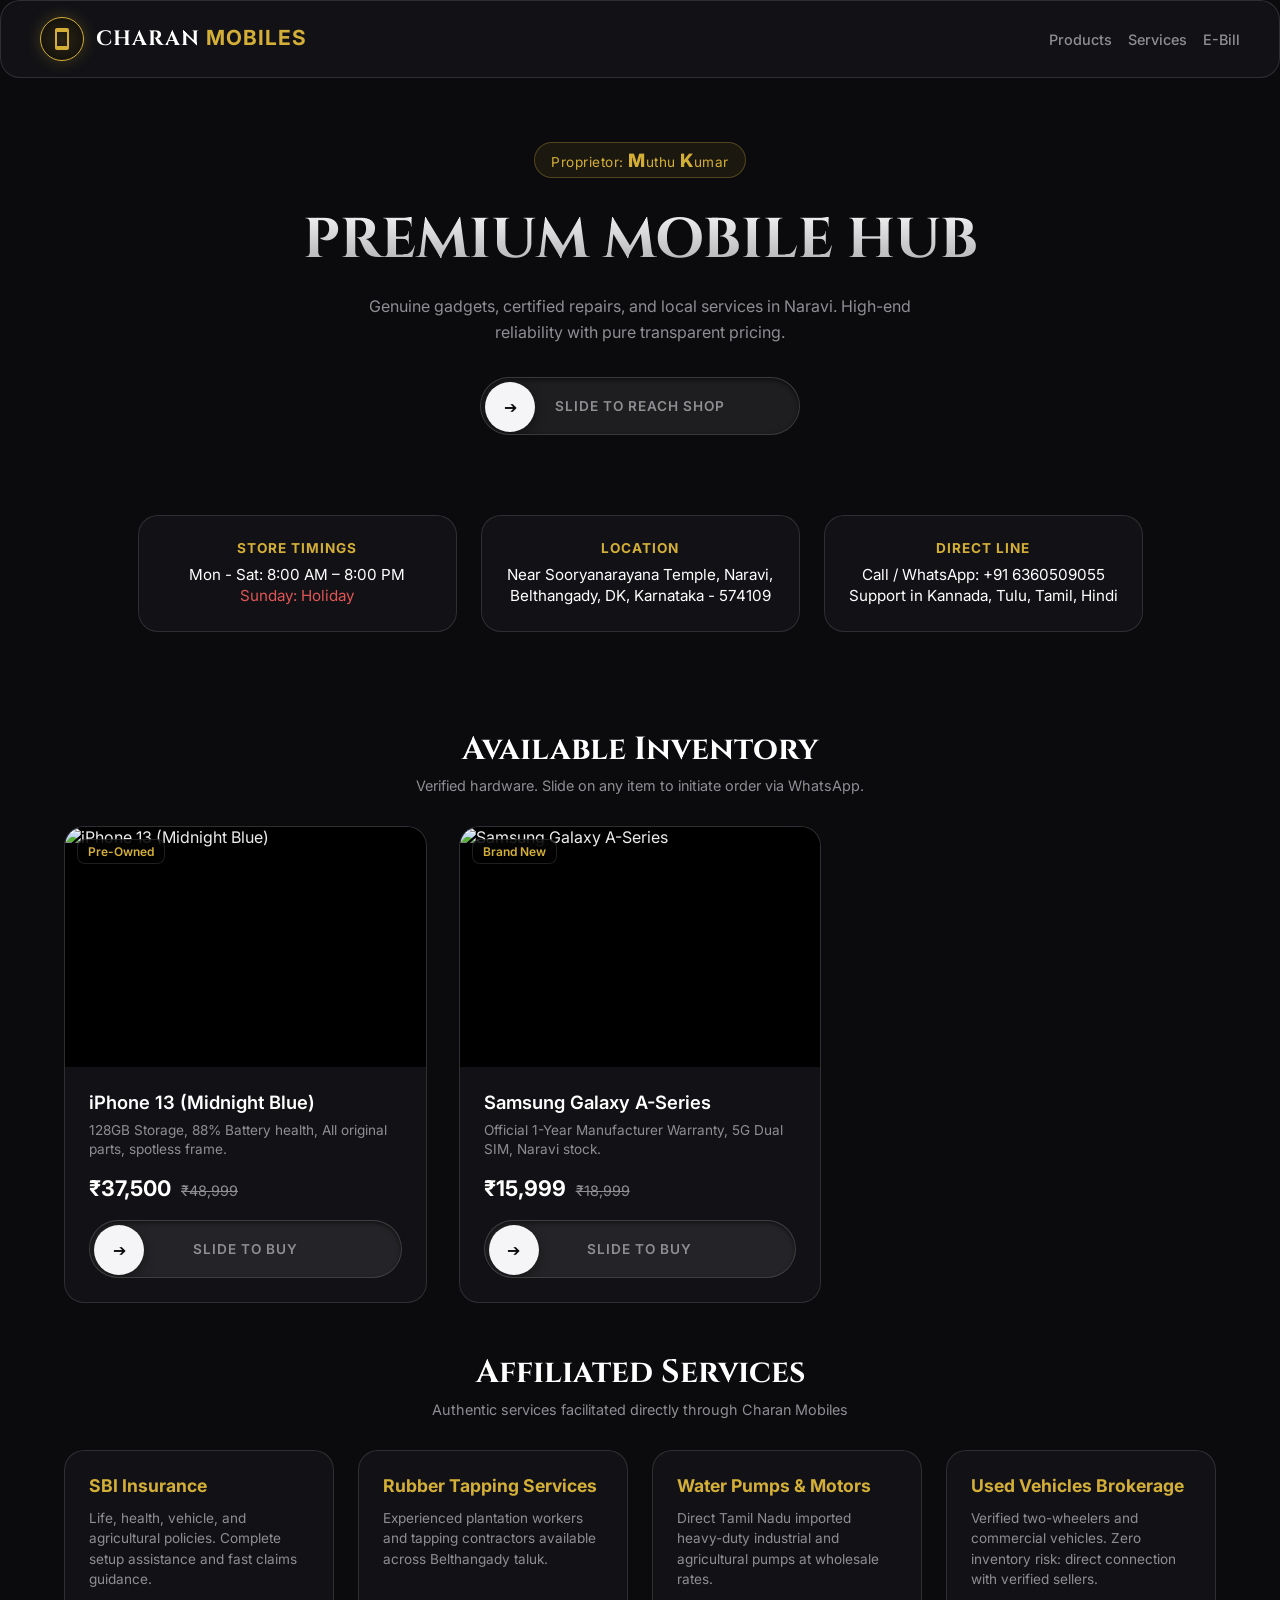
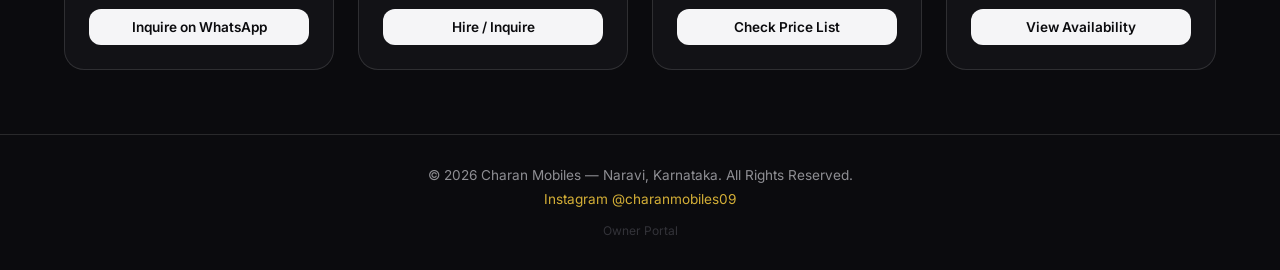
==== Index.html @ a6656412 "Update print statement from 'Hello' to 'Goodbye'" ====
<!DOCTYPE html>
<html lang="en">
<head>
  <meta charset="UTF-8">
  <meta name="viewport" content="width=device-width, initial-scale=1.0">
  <title>Charan Mobiles | Naravi</title>
  <link rel="preconnect" href="https://fonts.googleapis.com">
  <link rel="preconnect" href="https://fonts.gstatic.com" crossorigin>
  <link href="https://fonts.googleapis.com/css2?family=Cinzel:wght@700&family=Inter:wght@300;400;500;600;700&display=swap" rel="stylesheet">
  
  <style>
    :root {
      --bg-color: #0b0b0e;
      --card-bg: rgba(22, 22, 26, 0.75);
      --btn-bg: #f5f5f7;
      --btn-text: #0b0b0e;
      --gold: #d4af37;
      --gold-glow: rgba(212, 175, 55, 0.25);
      --text-main: #ececed;
      --text-muted: #8e8e93;
      --border-color: rgba(255, 255, 255, 0.12);
      --glass-blur: blur(16px);
      --transition-speed: 0.35s;
    }

    * {
      box-sizing: border-box;
      margin: 0;
      padding: 0;
      font-family: 'Inter', -apple-system, BlinkMacSystemFont, sans-serif;
      -webkit-tap-highlight-color: transparent;
    }

    body {
      background-color: var(--bg-color);
      color: var(--text-main);
      overflow-x: hidden;
      min-height: 100vh;
      display: flex;
      flex-direction: column;
      transition: background-color var(--transition-speed);
    }

    /* Glass Effect */
    .glass-panel {
      background: var(--card-bg);
      backdrop-filter: var(--glass-blur);
      -webkit-backdrop-filter: var(--glass-blur);
      border: 1px solid var(--border-color);
      border-radius: 20px;
    }

    /* Navigation */
    header {
      position: sticky;
      top: 0;
      z-index: 100;
      padding: 1rem 1.5rem;
      border-bottom: 1px solid var(--border-color);
    }
    .nav-container {
      max-width: 1200px;
      margin: 0 auto;
      display: flex;
      justify-content: space-between;
      align-items: center;
    }
    .brand {
      display: flex;
      align-items: center;
      gap: 12px;
      text-decoration: none;
      color: inherit;
    }
    .brand-logo-badge {
      width: 44px;
      height: 44px;
      border-radius: 50%;
      background: radial-gradient(circle, #2a2415 0%, #0d0c0a 100%);
      border: 1.5px solid var(--gold);
      display: flex;
      align-items: center;
      justify-content: center;
      box-shadow: 0 0 15px var(--gold-glow);
    }
    .brand-logo-badge svg {
      width: 24px;
      height: 24px;
      fill: var(--gold);
    }
    .brand-title {
      font-family: 'Cinzel', serif;
      font-size: 1.3rem;
      font-weight: 700;
      letter-spacing: 1px;
      color: #fff;
    }
    .brand-title span {
      color: var(--gold);
    }
    .nav-links {
      display: flex;
      gap: 1rem;
      align-items: center;
    }
    .nav-links a {
      color: var(--text-muted);
      text-decoration: none;
      font-size: 0.9rem;
      font-weight: 500;
      transition: color 0.2s;
    }
    .nav-links a:hover {
      color: var(--gold);
    }

    /* Hero Section */
    .hero {
      max-width: 1200px;
      margin: 2rem auto;
      padding: 2rem 1.5rem;
      text-align: center;
    }
    .owner-tag {
      display: inline-block;
      padding: 6px 16px;
      border-radius: 30px;
      background: rgba(212, 175, 55, 0.08);
      border: 1px solid rgba(212, 175, 55, 0.3);
      color: var(--gold);
      font-size: 0.85rem;
      margin-bottom: 1.5rem;
      letter-spacing: 0.5px;
    }
    .owner-tag strong {
      color: #fff;
      font-size: 1.05rem;
    }
    .owner-tag .initial {
      color: var(--gold);
      font-weight: 800;
      font-size: 1.15rem;
    }
    .hero h1 {
      font-family: 'Cinzel', serif;
      font-size: clamp(2rem, 5vw, 3.5rem);
      margin-bottom: 1rem;
      background: linear-gradient(180deg, #ffffff 0%, #a1a1a6 100%);
      -webkit-background-clip: text;
      -webkit-text-fill-color: transparent;
    }
    .hero p {
      color: var(--text-muted);
      max-width: 600px;
      margin: 0 auto 2rem auto;
      font-size: 1rem;
      line-height: 1.6;
    }

    /* Direction Slider */
    .slider-action-wrapper {
      max-width: 320px;
      margin: 0 auto;
    }

    /* Custom Slider Component */
    .slide-track {
      position: relative;
      background: rgba(255, 255, 255, 0.08);
      border: 1px solid var(--border-color);
      height: 58px;
      border-radius: 30px;
      overflow: hidden;
      display: flex;
      align-items: center;
      justify-content: center;
      user-select: none;
      box-shadow: inset 0 2px 4px rgba(0,0,0,0.5);
    }
    .slide-text {
      font-size: 0.85rem;
      font-weight: 600;
      letter-spacing: 1px;
      color: var(--text-muted);
      text-transform: uppercase;
      pointer-events: none;
    }
    .slide-thumb {
      position: absolute;
      left: 4px;
      top: 4px;
      width: 50px;
      height: 50px;
      border-radius: 50%;
      background: var(--btn-bg);
      color: var(--btn-text);
      display: flex;
      align-items: center;
      justify-content: center;
      cursor: grab;
      touch-action: none;
      box-shadow: 0 4px 12px rgba(0,0,0,0.4);
      transition: transform 0.05s ease-out;
    }
    .slide-thumb:active {
      cursor: grabbing;
    }

    /* Info Strip */
    .shop-meta {
      display: grid;
      grid-template-columns: repeat(auto-fit, minmax(240px, 1fr));
      gap: 1.5rem;
      max-width: 1200px;
      margin: 1rem auto 3rem auto;
      padding: 0 1.5rem;
    }
    .meta-card {
      padding: 1.5rem;
      text-align: center;
    }
    .meta-card h3 {
      font-size: 0.85rem;
      text-transform: uppercase;
      letter-spacing: 1px;
      color: var(--gold);
      margin-bottom: 0.5rem;
    }
    .meta-card p {
      color: #fff;
      font-size: 0.95rem;
      line-height: 1.4;
    }

    /* Products Section */
    .section-title {
      text-align: center;
      margin: 3rem 0 2rem 0;
    }
    .section-title h2 {
      font-family: 'Cinzel', serif;
      font-size: 2rem;
      color: #fff;
    }
    .section-title p {
      color: var(--text-muted);
      font-size: 0.9rem;
      margin-top: 0.4rem;
    }
    .grid-container {
      max-width: 1200px;
      margin: 0 auto;
      padding: 0 1.5rem;
      display: grid;
      grid-template-columns: repeat(auto-fill, minmax(280px, 1fr));
      gap: 2rem;
    }
    .product-card {
      display: flex;
      flex-direction: column;
      overflow: hidden;
      transition: transform 0.3s;
    }
    .product-card:hover {
      transform: translateY(-4px);
    }
    .product-gallery {
      position: relative;
      width: 100%;
      height: 240px;
      background: #000;
    }
    .product-gallery img {
      width: 100%;
      height: 100%;
      object-fit: cover;
    }
    .product-badge {
      position: absolute;
      top: 12px;
      left: 12px;
      padding: 4px 10px;
      background: rgba(0, 0, 0, 0.7);
      backdrop-filter: blur(8px);
      border: 1px solid var(--border-color);
      border-radius: 8px;
      font-size: 0.75rem;
      font-weight: 600;
      color: var(--gold);
    }
    .product-body {
      padding: 1.5rem;
      display: flex;
      flex-direction: column;
      flex-grow: 1;
    }
    .product-name {
      font-size: 1.15rem;
      font-weight: 600;
      color: #fff;
      margin-bottom: 0.5rem;
    }
    .product-spec {
      font-size: 0.85rem;
      color: var(--text-muted);
      margin-bottom: 1rem;
      line-height: 1.4;
      flex-grow: 1;
    }
    .price-row {
      display: flex;
      align-items: baseline;
      gap: 10px;
      margin-bottom: 1.2rem;
    }
    .price-offer {
      font-size: 1.35rem;
      font-weight: 700;
      color: #fff;
    }
    .price-actual {
      text-decoration: line-through;
      color: var(--text-muted);
      font-size: 0.9rem;
    }

    /* Side Services */
    .services-grid {
      max-width: 1200px;
      margin: 0 auto 4rem auto;
      padding: 0 1.5rem;
      display: grid;
      grid-template-columns: repeat(auto-fit, minmax(260px, 1fr));
      gap: 1.5rem;
    }
    .service-card {
      padding: 1.5rem;
      display: flex;
      flex-direction: column;
      justify-content: space-between;
    }
    .service-card h3 {
      color: var(--gold);
      margin-bottom: 0.75rem;
      font-size: 1.1rem;
    }
    .service-card p {
      font-size: 0.85rem;
      color: var(--text-muted);
      line-height: 1.5;
      margin-bottom: 1.2rem;
    }
    .btn-action {
      background: var(--btn-bg);
      color: var(--btn-text);
      border: none;
      padding: 10px 18px;
      border-radius: 12px;
      font-weight: 600;
      font-size: 0.85rem;
      cursor: pointer;
      display: inline-flex;
      align-items: center;
      justify-content: center;
      gap: 8px;
      text-decoration: none;
      transition: opacity 0.2s;
    }
    .btn-action:hover {
      opacity: 0.9;
    }

    /* Modal Sheet */
    .modal-overlay {
      position: fixed;
      inset: 0;
      background: rgba(0,0,0,0.85);
      backdrop-filter: blur(8px);
      z-index: 1000;
      display: none;
      align-items: center;
      justify-content: center;
      padding: 1rem;
    }
    .modal-card {
      background: #121216;
      border: 1px solid var(--border-color);
      border-radius: 24px;
      max-width: 520px;
      width: 100%;
      max-height: 90vh;
      overflow-y: auto;
      padding: 2rem;
      position: relative;
    }
    .modal-close {
      position: absolute;
      top: 1.2rem;
      right: 1.2rem;
      background: rgba(255,255,255,0.1);
      border: none;
      color: #fff;
      width: 32px;
      height: 32px;
      border-radius: 50%;
      cursor: pointer;
      display: flex;
      align-items: center;
      justify-content: center;
      font-weight: bold;
    }

    /* Form Fields */
    .form-group {
      margin-bottom: 1.2rem;
    }
    .form-group label {
      display: block;
      font-size: 0.8rem;
      color: var(--text-muted);
      margin-bottom: 0.4rem;
      text-transform: uppercase;
      letter-spacing: 0.5px;
    }
    .form-control {
      width: 100%;
      background: rgba(255,255,255,0.05);
      border: 1px solid var(--border-color);
      padding: 12px 14px;
      border-radius: 12px;
      color: #fff;
      font-size: 0.95rem;
      outline: none;
    }
    .form-control:focus {
      border-color: var(--gold);
    }
    textarea.form-control {
      resize: vertical;
      min-height: 80px;
    }

    /* Footer */
    footer {
      margin-top: auto;
      border-top: 1px solid var(--border-color);
      padding: 2rem 1.5rem;
      text-align: center;
      color: var(--text-muted);
      font-size: 0.85rem;
    }
    .owner-entry-btn {
      background: none;
      border: none;
      color: #333339;
      font-size: 0.75rem;
      cursor: pointer;
      margin-top: 1rem;
    }
    .owner-entry-btn:hover {
      color: var(--gold);
    }

    /* Ad Popup */
    .ad-popup-container {
      position: fixed;
      bottom: 20px;
      right: 20px;
      z-index: 999;
      max-width: 300px;
      display: none;
    }
    .ad-content {
      padding: 1.2rem;
      position: relative;
    }
  </style>
</head>
<body>

  <!-- Navigation -->
  <header class="glass-panel">
    <div class="nav-container">
      <a href="#" class="brand">
        <div class="brand-logo-badge">
          <svg viewBox="0 0 24 24"><path d="M17 1.01L7 1c-1.1 0-2 .9-2 2v18c0 1.1.9 2 2 2h10c1.1 0 2-.9 2-2V3c0-1.1-.9-1.99-2-1.99zM17 19H7V5h10v14z"/></svg>
        </div>
        <div class="brand-title">CHARAN <span>MOBILES</span></div>
      </a>
      <div class="nav-links">
        <a href="#products">Products</a>
        <a href="#services">Services</a>
        <a href="#ebill" onclick="openEbillLookup()">E-Bill</a>
      </div>
    </div>
  </header>

  <!-- Hero Section -->
  <section class="hero">
    <div class="owner-tag">
      Proprietor: <span class="initial">M</span>uthu <span class="initial">K</span>umar
    </div>
    <h1>PREMIUM MOBILE HUB</h1>
    <p>Genuine gadgets, certified repairs, and local services in Naravi. High-end reliability with pure transparent pricing.</p>

    <!-- Slide to Reach Google Maps -->
    <div class="slider-action-wrapper" id="location-slider-container">
      <div class="slide-track" id="track-reach">
        <span class="slide-text">Slide to Reach Shop</span>
        <div class="slide-thumb" id="thumb-reach">➔</div>
      </div>
    </div>
  </section>

  <!-- Shop Timing & Contact -->
  <section class="shop-meta">
    <div class="meta-card glass-panel">
      <h3>Store Timings</h3>
      <p id="timing-display">Mon - Sat: 8:00 AM – 8:00 PM<br><span style="color:#e05656;">Sunday: Holiday</span></p>
    </div>
    <div class="meta-card glass-panel">
      <h3>Location</h3>
      <p>Near Sooryanarayana Temple, Naravi,<br>Belthangady, DK, Karnataka - 574109</p>
    </div>
    <div class="meta-card glass-panel">
      <h3>Direct Line</h3>
      <p>Call / WhatsApp: +91 6360509055<br>Support in Kannada, Tulu, Tamil, Hindi</p>
    </div>
  </section>

  <!-- Products Section -->
  <div class="section-title" id="products">
    <h2>Available Inventory</h2>
    <p>Verified hardware. Slide on any item to initiate order via WhatsApp.</p>
  </div>
  <div class="grid-container" id="product-list">
    <!-- Rendered dynamically -->
  </div>

  <!-- Side Businesses Section -->
  <div class="section-title" id="services">
    <h2>Affiliated Services</h2>
    <p>Authentic services facilitated directly through Charan Mobiles</p>
  </div>
  <div class="services-grid">
    <div class="service-card glass-panel">
      <div>
        <h3>SBI Insurance</h3>
        <p>Life, health, vehicle, and agricultural policies. Complete setup assistance and fast claims guidance.</p>
      </div>
      <button class="btn-action" onclick="inquireService('SBI Insurance')">Inquire on WhatsApp</button>
    </div>

    <div class="service-card glass-panel">
      <div>
        <h3>Rubber Tapping Services</h3>
        <p>Experienced plantation workers and tapping contractors available across Belthangady taluk.</p>
      </div>
      <button class="btn-action" onclick="inquireService('Rubber Workers')">Hire / Inquire</button>
    </div>

    <div class="service-card glass-panel">
      <div>
        <h3>Water Pumps & Motors</h3>
        <p>Direct Tamil Nadu imported heavy-duty industrial and agricultural pumps at wholesale rates.</p>
      </div>
      <button class="btn-action" onclick="inquireService('Tamil Nadu Water Pumps')">Check Price List</button>
    </div>

    <div class="service-card glass-panel">
      <div>
        <h3>Used Vehicles Brokerage</h3>
        <p>Verified two-wheelers and commercial vehicles. Zero inventory risk: direct connection with verified sellers.</p>
      </div>
      <button class="btn-action" onclick="inquireService('Pre-owned Vehicles')">View Availability</button>
    </div>
  </div>

  <!-- Footer -->
  <footer>
    <p>&copy; <span id="year"></span> Charan Mobiles — Naravi, Karnataka. All Rights Reserved.</p>
    <p style="margin-top:0.5rem;"><a href="https://www.instagram.com/charanmobiles09" target="_blank" style="color:var(--gold); text-decoration:none;">Instagram @charanmobiles09</a></p>
    <button class="owner-entry-btn" onclick="openOwnerLogin()">Owner Portal</button>
  </footer>

  <!-- Slide to Buy Checkout Info Modal -->
  <div class="modal-overlay" id="checkout-modal">
    <div class="modal-card">
      <button class="modal-close" onclick="closeCheckoutModal()">&times;</button>
      <h2 style="margin-bottom:0.5rem; font-family:'Cinzel', serif;">Confirm Details</h2>
      <p style="color:var(--text-muted); font-size:0.85rem; margin-bottom:1.5rem;">Enter your name and place to finalize your request directly on WhatsApp.</p>
      
      <div class="form-group">
        <label>Your Name</label>
        <input type="text" id="cust-name" class="form-control" placeholder="e.g. Ramesh Gowda">
      </div>
      <div class="form-group">
        <label>Delivery Place / Village</label>
        <input type="text" id="cust-place" class="form-control" placeholder="e.g. Naravi / Belthangady">
      </div>
      <button class="btn-action" style="width:100%; padding:14px;" onclick="submitWhatsAppOrder()">Continue to WhatsApp</button>
    </div>
  </div>

  <!-- E-Bill Download Modal -->
  <div class="modal-overlay" id="ebill-modal">
    <div class="modal-card">
      <button class="modal-close" onclick="closeEbillModal()">&times;</button>
      <h2 style="margin-bottom:0.5rem; font-family:'Cinzel', serif;">Retrieve E-Bill</h2>
      <p style="color:var(--text-muted); font-size:0.85rem; margin-bottom:1.5rem;">Enter your 10-digit mobile number registered during invoice creation.</p>
      <div class="form-group">
        <label>Mobile Number</label>
        <input type="tel" id="ebill-phone-lookup" class="form-control" placeholder="6360509055">
      </div>
      <button class="btn-action" style="width:100%;" onclick="lookupEbill()">Find Invoice</button>
      <div id="ebill-render-output" style="margin-top:1.5rem;"></div>
    </div>
  </div>

  <!-- Promotional Ad Popup -->
  <div class="ad-popup-container glass-panel" id="ad-popup">
    <div class="ad-content">
      <button class="modal-close" style="top:6px; right:6px;" onclick="dismissAd()">&times;</button>
      <p style="font-size:0.75rem; color:var(--gold); font-weight:700; text-transform:uppercase;">Special Announcement</p>
      <h4 id="ad-title" style="margin: 6px 0; color:#fff;">Exclusive Store Offer</h4>
      <img id="ad-img" src="" alt="Promo" style="width:100%; border-radius:12px; margin-top:8px; display:none;">
    </div>
  </div>

  <!-- Owner Dashboard Modal -->
  <div class="modal-overlay" id="owner-modal">
    <div class="modal-card" style="max-width:760px;">
      <button class="modal-close" onclick="closeOwnerModal()">&times;</button>
      
      <!-- Login View -->
      <div id="owner-login-view">
        <h2 style="font-family:'Cinzel', serif; margin-bottom:1rem;">Owner Verification</h2>
        <div class="form-group">
          <label>Authorization Key</label>
          <input type="password" id="owner-pass" class="form-control" placeholder="••••••••">
        </div>
        <button class="btn-action" style="width:100%;" onclick="verifyOwner()">Authenticate</button>
      </div>

      <!-- Control Panel View -->
      <div id="owner-panel-view" style="display:none;">
        <div style="display:flex; justify-content:space-between; align-items:center; margin-bottom:1.5rem;">
          <h2 style="font-family:'Cinzel', serif; color:var(--gold);">Owner Control Room</h2>
          <button class="btn-action" style="background:#e05656; color:#fff;" onclick="logoutOwner()">Logout</button>
        </div>

        <!-- Appearance Customization -->
        <h3 style="margin-bottom:0.8rem; font-size:1.1rem; border-bottom: 1px solid var(--border-color); padding-bottom: 6px;">1. Theme Controls</h3>
        <div style="display:grid; grid-template-columns: 1fr 1fr; gap:1rem; margin-bottom:1.5rem;">
          <div class="form-group">
            <label>Background Tone</label>
            <input type="color" id="cfg-bg-color" value="#0b0b0e" class="form-control" onchange="updateTheme()">
          </div>
          <div class="form-group">
            <label>Buttons / Slide Accent</label>
            <input type="color" id="cfg-btn-color" value="#f5f5f7" class="form-control" onchange="updateTheme()">
          </div>
        </div>

        <!-- Animation & Effects Switches -->
        <div style="display:flex; gap:2rem; margin-bottom:2rem;">
          <label style="display:flex; align-items:center; gap:8px; font-size:0.85rem; cursor:pointer;">
            <input type="checkbox" id="cfg-animations-toggle" checked onchange="toggleAnimationSetting(this.checked)"> Enable Swipe Sliders
          </label>
          <label style="display:flex; align-items:center; gap:8px; font-size:0.85rem; cursor:pointer;">
            <input type="checkbox" id="cfg-glass-toggle" checked onchange="toggleGlassSetting(this.checked)"> Frosted Glass Finish
          </label>
        </div>

        <!-- Add Inventory -->
        <h3 style="margin-bottom:0.8rem; font-size:1.1rem; border-bottom: 1px solid var(--border-color); padding-bottom: 6px;">2. Add New Product</h3>
        <div style="display:grid; grid-template-columns: 1fr 1fr; gap:1rem;">
          <div class="form-group">
            <label>Item Name</label>
            <input type="text" id="p-name" class="form-control" placeholder="iPhone 14 / Earbuds">
          </div>
          <div class="form-group">
            <label>Condition</label>
            <select id="p-type" class="form-control">
              <option value="Brand New">Brand New</option>
              <option value="Refurbished">Refurbished</option>
              <option value="Pre-Owned">Used / Pre-Owned</option>
            </select>
          </div>
          <div class="form-group">
            <label>Actual Price (₹)</label>
            <input type="number" id="p-price" class="form-control" placeholder="59999">
          </div>
          <div class="form-group">
            <label>Offer Price (₹)</label>
            <input type="number" id="p-offer" class="form-control" placeholder="49999">
          </div>
        </div>
        <div class="form-group">
          <label>Specifications / Storage / Condition Notes</label>
          <textarea id="p-specs" class="form-control" placeholder="128GB, Battery Health 92%, Zero scratches."></textarea>
        </div>
        <div class="form-group">
          <label>Product Image (Camera / File)</label>
          <input type="file" id="p-img" accept="image/*" class="form-control">
        </div>
        <button class="btn-action" style="width:100%; margin-bottom:2rem;" onclick="saveProduct()">Upload Product</button>

        <!-- Dynamic WhatsApp Reminder Generator (Bilingual) -->
        <h3 style="margin-bottom:0.8rem; font-size:1.1rem; border-bottom: 1px solid var(--border-color); padding-bottom: 6px;">3. Bilingual Customer Service Reminder</h3>
        <div style="display:grid; grid-template-columns: 1fr 1fr; gap:1rem;">
          <div class="form-group">
            <label>Customer Mobile</label>
            <input type="tel" id="rem-phone" class="form-control" placeholder="6360509055">
          </div>
          <div class="form-group">
            <label>Job / Balance Type</label>
            <select id="rem-type" class="form-control">
              <option value="Display Replaced">Display Replacement Completed</option>
              <option value="Battery Replaced">Battery Replacement Completed</option>
              <option value="Service Ready">General Device Service Ready</option>
              <option value="Pending Payment">Pending Dues Balance</option>
            </select>
          </div>
        </div>
        <div class="form-group">
          <label>Amount Due (₹)</label>
          <input type="number" id="rem-amount" class="form-control" placeholder="1500">
        </div>
        <button class="btn-action" style="width:100%; margin-bottom:2rem;" onclick="dispatchReminder()">Send Bilingual WhatsApp Alert</button>

        <!-- Generate Invoice -->
        <h3 style="margin-bottom:0.8rem; font-size:1.1rem; border-bottom: 1px solid var(--border-color); padding-bottom: 6px;">4. Generate Digital Invoice</h3>
        <div style="display:grid; grid-template-columns: 1fr 1fr; gap:1rem;">
          <div class="form-group">
            <label>Customer Mobile (Acts as Bill No)</label>
            <input type="tel" id="bill-phone" class="form-control" placeholder="Customer Mobile">
          </div>
          <div class="form-group">
            <label>Customer Full Name</label>
            <input type="text" id="bill-cust-name" class="form-control" placeholder="Customer Name">
          </div>
          <div class="form-group">
            <label>Item Name / Service</label>
            <input type="text" id="bill-item-name" class="form-control" placeholder="e.g. Display Combo + Glass">
          </div>
          <div class="form-group">
            <label>Settled Amount (₹)</label>
            <input type="number" id="bill-amount" class="form-control" placeholder="2500">
          </div>
        </div>
        <button class="btn-action" style="width:100%; margin-bottom:2rem;" onclick="saveEbill()">Save Invoice</button>

        <!-- Manage Inventory List -->
        <h3 style="margin-bottom:0.8rem; font-size:1.1rem; border-bottom: 1px solid var(--border-color); padding-bottom: 6px;">5. Current Inventory Operations</h3>
        <div id="owner-items-table" style="font-size:0.85rem; color:var(--text-muted);">
          <!-- Live items list with delete action -->
        </div>
      </div>
    </div>
  </div>

  <script>
    /* Application State */
    const SHOP_PHONE = "916360509055";
    const GMAP_URL = "https://maps.app.goo.gl/bKs9CdG2TAaKtRuy5?g_st=ac";
    
    let state = {
      products: JSON.io || JSON.parse(localStorage.getItem('cm_products') || '[]'),
      ebills: JSON.parse(localStorage.getItem('cm_ebills') || '{}'),
      enableSliders: JSON.parse(localStorage.getItem('cm_cfg_sliders') ?? 'true'),
      enableGlass: JSON.parse(localStorage.getItem('cm_cfg_glass') ?? 'true'),
      selectedCheckoutProduct: null
    };

    // Default Seed Data if empty
    if(state.products.length === 0) {
      state.products = [
        {
          id: '1',
          name: 'iPhone 13 (Midnight Blue)',
          type: 'Pre-Owned',
          price: '48999',
          offer: '37500',
          specs: '128GB Storage, 88% Battery health, All original parts, spotless frame.',
          image: 'https://images.unsplash.com/photo-1510557880182-3d4d3cba35a5?w=600&auto=format&fit=crop&q=80'
        },
        {
          id: '2',
          name: 'Samsung Galaxy A-Series',
          type: 'Brand New',
          price: '18999',
          offer: '15999',
          specs: 'Official 1-Year Manufacturer Warranty, 5G Dual SIM, Naravi stock.',
          image: 'https://images.unsplash.com/photo-1610945265064-0e34e5519bbf?w=600&auto=format&fit=crop&q=80'
        }
      ];
      localStorage.setItem('cm_products', JSON.stringify(state.products));
    }

    document.getElementById('year').textContent = new Date().getFullYear();

    /* Render Products */
    function renderInventory() {
      const container = document.getElementById('product-list');
      container.innerHTML = '';
      
      state.products.forEach(p => {
        const card = document.createElement('div');
        card.className = 'product-card glass-panel';
        
        const buyAction = state.enableSliders ? `
          <div class="slide-track" data-action="buy" data-id="${p.id}">
            <span class="slide-text">Slide to Buy</span>
            <div class="slide-thumb">➔</div>
          </div>
        ` : `
          <button class="btn-action" style="width:100%;" onclick="openCheckoutModal('${p.id}')">Buy via WhatsApp</button>
        `;

        card.innerHTML = `
          <div class="product-gallery">
            <span class="product-badge">${p.type}</span>
            <img src="${p.image}" alt="${p.name}" loading="lazy">
          </div>
          <div class="product-body">
            <div class="product-name">${p.name}</div>
            <div class="product-spec">${p.specs}</div>
            <div class="price-row">
              <span class="price-offer">₹${Number(p.offer).toLocaleString('en-IN')}</span>
              <span class="price-actual">₹${Number(p.price).toLocaleString('en-IN')}</span>
            </div>
            ${buyAction}
          </div>
        `;
        container.appendChild(card);
      });

      if(state.enableSliders) {
        initSliders();
      }
    }

    /* Swipe Logic (Vanilla Touch / Pointer Engine) */
    function setupSwipeElement(el, onComplete) {
      let isDragging = false;
      let startX = 0;
      let maxDistance = 0;
      const thumb = el.querySelector('.slide-thumb');

      function onStart(e) {
        isDragging = true;
        startX = (e.pageX || e.touches[0].pageX);
        maxDistance = el.clientWidth - thumb.clientWidth - 8;
        thumb.style.transition = 'none';
      }

      function onMove(e) {
        if(!isDragging) return;
        const currentX = (e.pageX || e.touches[0].pageX);
        let diff = currentX - startX;
        if(diff < 0) diff = 0;
        if(diff > maxDistance) diff = maxDistance;
        thumb.style.transform = `translateX(${diff}px)`;

        if(diff >= maxDistance) {
          isDragging = false;
          thumb.style.transform = `translateX(${maxDistance}px)`;
          onComplete();
          setTimeout(() => {
            thumb.style.transition = 'transform 0.3s ease';
            thumb.style.transform = 'translateX(0px)';
          }, 800);
        }
      }

      function onEnd() {
        if(!isDragging) return;
        isDragging = false;
        thumb.style.transition = 'transform 0.3s ease';
        thumb.style.transform = 'translateX(0px)';
      }

      thumb.addEventListener('mousedown', onStart);
      window.addEventListener('mousemove', onMove);
      window.addEventListener('mouseup', onEnd);

      thumb.addEventListener('touchstart', onStart, {passive: true});
      window.addEventListener('touchmove', onMove, {passive: true});
      window.addEventListener('touchend', onEnd);
    }

    function initSliders() {
      // Map Slider
      const reachTrack = document.getElementById('track-reach');
      if(reachTrack) {
        setupSwipeElement(reachTrack, () => {
          window.open(GMAP_URL, '_blank');
        });
      }

      // Buy Sliders
      document.querySelectorAll('.slide-track[data-action="buy"]').forEach(track => {
        const id = track.getAttribute('data-id');
        setupSwipeElement(track, () => {
          openCheckoutModal(id);
        });
      });
    }

    /* Modals Control */
    function openCheckoutModal(id) {
      state.selectedCheckoutProduct = state.products.find(p => p.id === id);
      document.getElementById('checkout-modal').style.display = 'flex';
    }
    function closeCheckoutModal() {
      document.getElementById('checkout-modal').style.display = 'none';
    }

    function submitWhatsAppOrder() {
      const name = document.getElementById('cust-name').value.trim() || 'Customer';
      const place = document.getElementById('cust-place').value.trim() || 'Naravi';
      const p = state.selectedCheckoutProduct;

      if(!p) return;

      const message = `*Order Request - Charan Mobiles*%0A` +
                      `----------------------------%0A` +
                      `*Product:* ${encodeURIComponent(p.name)}%0A` +
                      `*Offer Price:* Rs. ${p.offer}%0A` +
                      `*Customer Name:* ${encodeURIComponent(name)}%0A` +
                      `*Customer Location:* ${encodeURIComponent(place)}%0A` +
                      `----------------------------%0A` +
                      `Sent directly from official website.`;

      window.open(`https://wa.me/${SHOP_PHONE}?text=${message}`, '_blank');
      closeCheckoutModal();
    }

    function inquireService(serviceName) {
      const text = `Hello Charan Mobiles, I require information regarding: *${serviceName}*. Please let me know the details.`;
      window.open(`https://wa.me/${SHOP_PHONE}?text=${encodeURIComponent(text)}`, '_blank');
    }

    /* Owner Portal Security & Management */
    function openOwnerLogin() {
      document.getElementById('owner-modal').style.display = 'flex';
    }
    function closeOwnerModal() {
      document.getElementById('owner-modal').style.display = 'none';
    }

    function verifyOwner() {
      const pass = document.getElementById('owner-pass').value;
      // Verification for charan10
      if(pass === "charan10") {
        document.getElementById('owner-login-view').style.display = 'none';
        document.getElementById('owner-panel-view').style.display = 'block';
        renderOwnerInventoryTable();
      } else {
        alert("Unauthorized access key.");
      }
    }

    function logoutOwner() {
      document.getElementById('owner-pass').value = '';
      document.getElementById('owner-panel-view').style.display = 'none';
      document.getElementById('owner-login-view').style.display = 'block';
      closeOwnerModal();
    }

    /* Save New Product with Camera/File Base64 */
    function saveProduct() {
      const name = document.getElementById('p-name').value.trim();
      const type = document.getElementById('p-type').value;
      const price = document.getElementById('p-price').value.trim();
      const offer = document.getElementById('p-offer').value.trim();
      const specs = document.getElementById('p-specs').value.trim();
      const fileInput = document.getElementById('p-img');

      if(!name || !price || !offer) {
        alert("Please specify name, actual price, and offer price.");
        return;
      }

      function commit(imgDataUrl) {
        const item = {
          id: Date.now().toString(),
          name,
          type,
          price,
          offer,
          specs: specs || 'No additional specifications provided.',
          image: imgDataUrl || 'https://images.unsplash.com/photo-1511707171634-5f897ff02aa9?w=600&auto=format&fit=crop&q=80'
        };
        state.products.unshift(item);
        localStorage.setItem('cm_products', JSON.stringify(state.products));
        renderInventory();
        renderOwnerInventoryTable();
        alert('Product added to live website.');
        // Clean fields
        document.getElementById('p-name').value = '';
        document.getElementById('p-price').value = '';
        document.getElementById('p-offer').value = '';
        document.getElementById('p-specs').value = '';
      }

      if(fileInput.files && fileInput.files[0]) {
        const reader = new FileReader();
        reader.onload = function(e) {
          commit(e.target.result);
        };
        reader.readAsDataURL(fileInput.files[0]);
      } else {
        commit(null);
      }
    }

    function deleteProduct(id) {
      if(!confirm("Are you sure you want to remove this listing?")) return;
      state.products = state.products.filter(p => p.id !== id);
      localStorage.setItem('cm_products', JSON.stringify(state.products));
      renderInventory();
      renderOwnerInventoryTable();
    }

    function renderOwnerInventoryTable() {
      const root = document.getElementById('owner-items-table');
      if(state.products.length === 0) {
        root.innerHTML = '<p>No items in store.</p>';
        return;
      }
      let html = '<ul style="list-style:none;">';
      state.products.forEach(p => {
        html += `<li style="display:flex; justify-content:space-between; align-items:center; padding:8px 0; border-bottom:1px solid rgba(255,255,255,0.05);">
          <span><strong>${p.name}</strong> (₹${p.offer})</span>
          <button style="background:#e05656; color:#fff; border:none; padding:4px 10px; border-radius:6px; cursor:pointer;" onclick="deleteProduct('${p.id}')">Delete</button>
        </li>`;
      });
      html += '</ul>';
      root.innerHTML = html;
    }

    /* Bilingual Customer Reminders (English + Kannada) */
    function dispatchReminder() {
      const phone = document.getElementById('rem-phone').value.trim();
      const type = document.getElementById('rem-type').value;
      const amount = document.getElementById('rem-amount').value.trim();

      if(!phone) {
        alert("Mobile number is required.");
        return;
      }

      const cleanPhone = phone.startsWith('91') ? phone : `91${phone}`;

      // Bilingual templates
      let eng = `Hello from Charan Mobiles Naravi. Your service (${type}) is ready. Balance: Rs. ${amount}.`;
      let kan = `ಚರಣ್ ಮೊಬೈಲ್ಸ್ ನಾರವಿ: ನಿಮ್ಮ ಮೊಬೈಲ್ ಕೆಲಸ (${type}) ಮುಗಿದಿದೆ. ಬಾಕಿ ಮೊತ್ತ: ರೂ ${amount}. ದಯವಿಟ್ಟು ಬಂದು ಪಡೆದುಕೊಳ್ಳಿ.`;

      if(type === 'Pending Payment') {
        eng = `Friendly reminder from Charan Mobiles: A pending balance of Rs. ${amount} is due for your previous purchase/repair.`;
        kan = `ಚರಣ್ ಮೊಬೈಲ್ಸ್ ನಾರವಿ ಕಡೆಯಿಂದ ವಿನಂತಿ: ತಮ್ಮ ಬಾಕಿ ಮೊತ್ತ ರೂ ${amount} ಪಾವತಿಸಬೇಕಾಗಿ ವಿನಂತಿ.`;
      }

      const upiLine = `\nUPI Payment (GPay/PhonePe): 6360509055@ibl`;
      const fullMessage = encodeURIComponent(`${eng}\n\n${kan}\n${upiLine}`);

      window.open(`https://wa.me/${cleanPhone}?text=${fullMessage}`, '_blank');
    }

    /* E-Bill Storage & Fetching */
    function saveEbill() {
      const phone = document.getElementById('bill-phone').value.trim();
      const name = document.getElementById('bill-cust-name').value.trim();
      const item = document.getElementById('bill-item-name').value.trim();
      const amount = document.getElementById('bill-amount').value.trim();

      if(!phone || !name || !item || !amount) {
        alert("Please complete all invoice fields.");
        return;
      }

      state.ebills[phone] = {
        invoiceNo: 'CM-' + Math.floor(1000 + Math.random() * 9000),
        date: new Date().toLocaleDateString('en-IN'),
        name,
        item,
        amount
      };

      localStorage.setItem('cm_ebills', JSON.stringify(state.ebills));
      alert(`Invoice saved for mobile: ${phone}`);
    }

    function openEbillLookup() {
      document.getElementById('ebill-modal').style.display = 'flex';
    }
    function closeEbillModal() {
      document.getElementById('ebill-modal').style.display = 'none';
      document.getElementById('ebill-render-output').innerHTML = '';
    }

    function lookupEbill() {
      const phone = document.getElementById('ebill-phone-lookup').value.trim();
      const target = state.ebills[phone];
      const out = document.getElementById('ebill-render-output');

      if(!target) {
        out.innerHTML = `<p style="color:#e05656; font-size:0.9rem;">No invoice matches phone number: ${phone}</p>`;
        return;
      }

      out.innerHTML = `
        <div style="background:#fff; color:#111; padding:20px; border-radius:12px; font-family:monospace;">
          <div style="text-align:center; border-bottom:2px solid #111; padding-bottom:8px; margin-bottom:12px;">
            <h3 style="margin:0; font-size:1.3rem;">CHARAN MOBILES</h3>
            <p style="font-size:0.8rem; margin:2px 0;">Naravi, Belthangady, DK - 574109</p>
            <p style="font-size:0.8rem; margin:0;">Ph: +91 6360509055</p>
          </div>
          <div style="font-size:0.85rem; margin-bottom:10px;">
            <div><strong>Invoice:</strong> ${target.invoiceNo}</div>
            <div><strong>Date:</strong> ${target.date}</div>
            <div><strong>Customer:</strong> ${target.name} (${phone})</div>
          </div>
          <table style="width:100%; border-collapse:collapse; font-size:0.85rem; margin:10px 0;">
            <tr style="border-bottom:1px solid #ddd;">
              <th style="text-align:left; padding:4px 0;">Particulars</th>
              <th style="text-align:right; padding:4px 0;">Total</th>
            </tr>
            <tr>
              <td style="padding:6px 0;">${target.item}</td>
              <td style="text-align:right;">₹${Number(target.amount).toLocaleString('en-IN')}</td>
            </tr>
          </table>
          <div style="border-top:2px solid #111; padding-top:6px; text-align:right; font-size:1rem; font-weight:bold;">
            Paid Amount: ₹${Number(target.amount).toLocaleString('en-IN')}
          </div>
          <div style="text-align:center; margin-top:14px; font-size:0.75rem; color:#666;">
            Authorized by Muthu Kumar. Thank you!
          </div>
        </div>
        <button class="btn-action" style="width:100%; margin-top:10px;" onclick="window.print()">Print / Save PDF</button>
      `;
    }

    /* Live Appearance Controls */
    function updateTheme() {
      const bg = document.getElementById('cfg-bg-color').value;
      const btn = document.getElementById('cfg-btn-color').value;

      document.documentElement.style.setProperty('--bg-color', bg);
      document.documentElement.style.setProperty('--btn-bg', btn);
    }

    function toggleAnimationSetting(enabled) {
      state.enableSliders = enabled;
      localStorage.setItem('cm_cfg_sliders', JSON.stringify(enabled));
      
      const locContainer = document.getElementById('location-slider-container');
      if(enabled) {
        locContainer.innerHTML = `
          <div class="slide-track" id="track-reach">
            <span class="slide-text">Slide to Reach Shop</span>
            <div class="slide-thumb" id="thumb-reach">➔</div>
          </div>
        `;
      } else {
        locContainer.innerHTML = `
          <a href="${GMAP_URL}" target="_blank" class="btn-action" style="width:100%; padding:14px;">Get Directions on Google Maps</a>
        `;
      }
      renderInventory();
    }

    function toggleGlassSetting(enabled) {
      state.enableGlass = enabled;
      localStorage.setItem('cm_cfg_glass', JSON.stringify(enabled));
      document.documentElement.style.setProperty('--glass-blur', enabled ? 'blur(16px)' : 'none');
      document.documentElement.style.setProperty('--card-bg', enabled ? 'rgba(22, 22, 26, 0.75)' : '#16161a');
    }

    /* Ad Popup Controls */
    function dismissAd() {
      document.getElementById('ad-popup').style.display = 'none';
    }

    // Initial Engine Bootstrap
    window.addEventListener('DOMContentLoaded', () => {
      renderInventory();
      // Safe non-intrusive ad display after 4 seconds
      setTimeout(() => {
        const ad = document.getElementById('ad-popup');
        if(ad) ad.style.display = 'block';
      }, 4000);
    });
  </script>
</body>
</html>
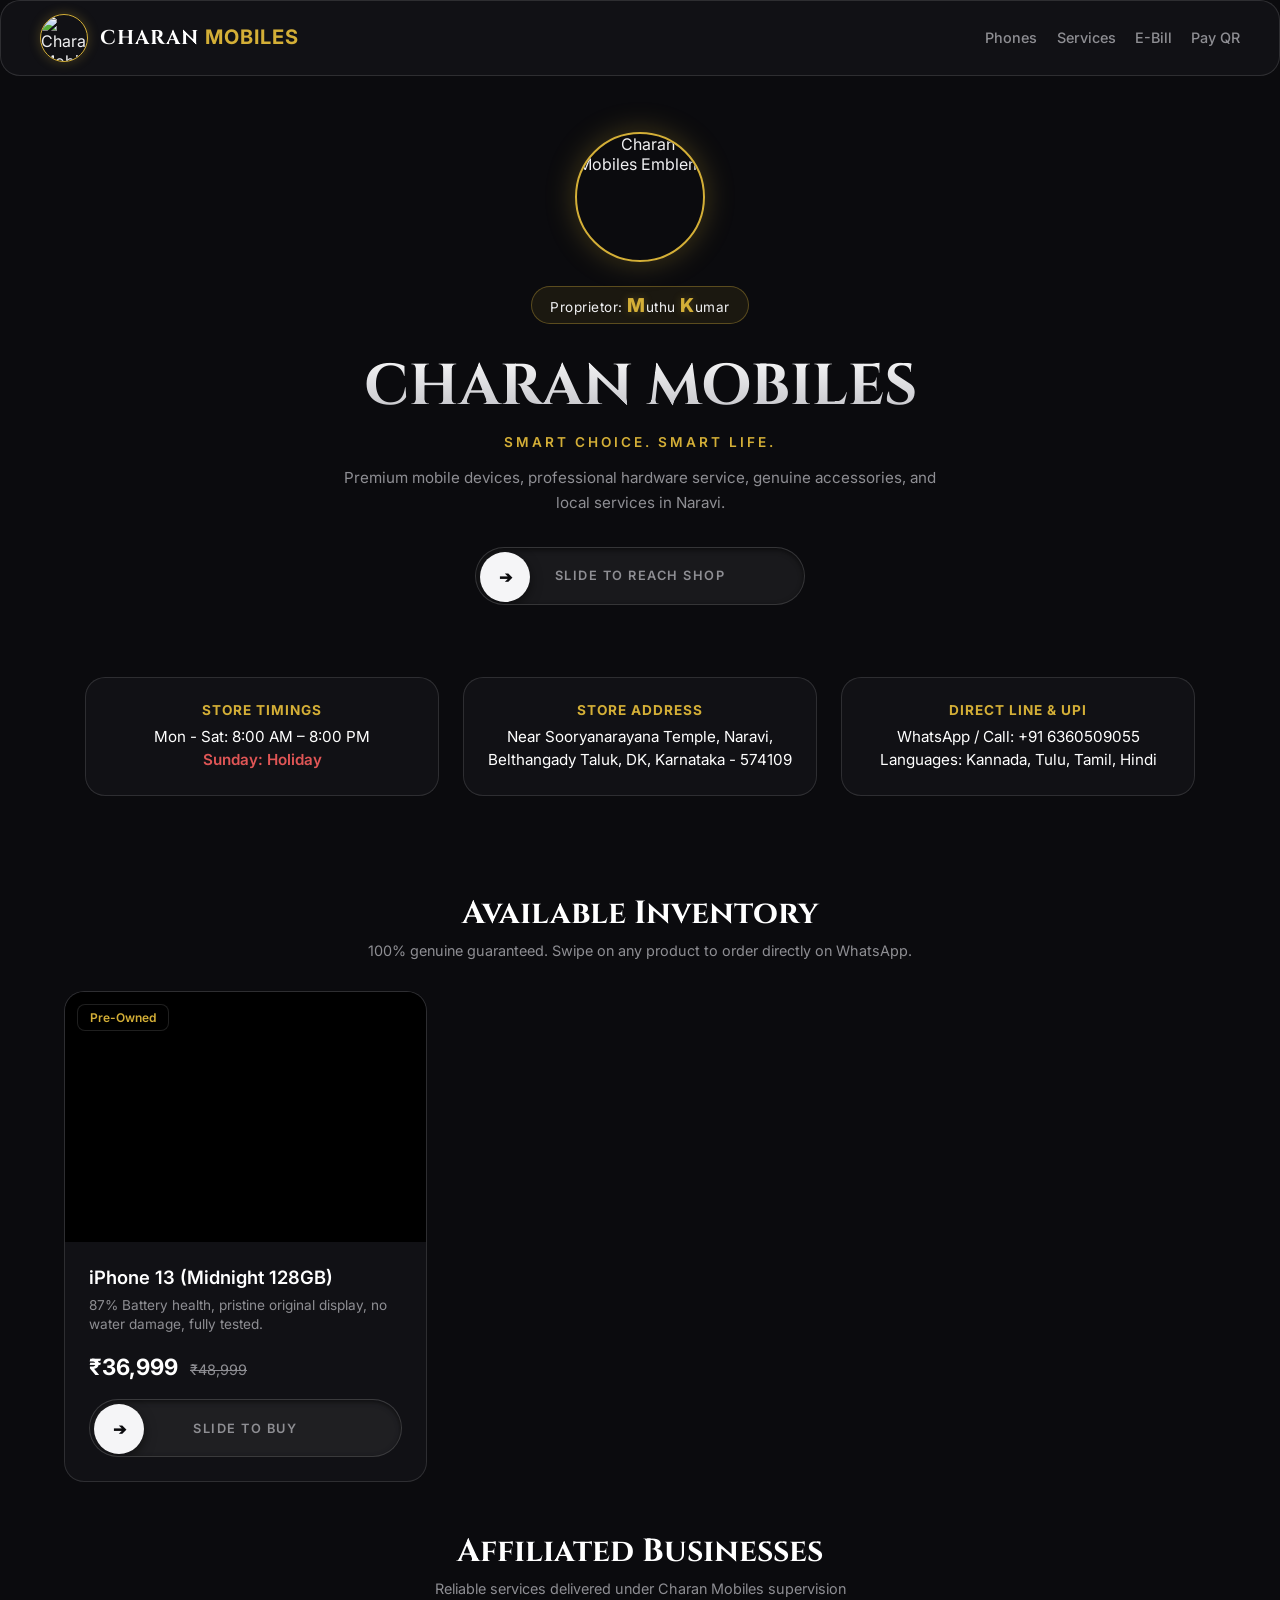
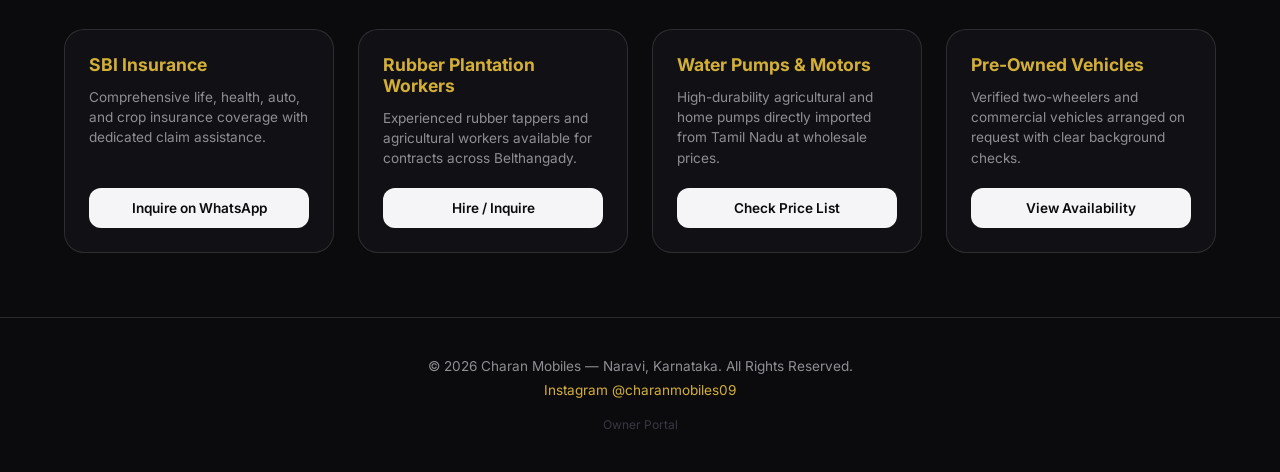
==== commit 9626da18: "Create Index.html" ====
--- a/Index.html
+++ b/Index.html
@@ -6,17 +6,18 @@
   <title>Charan Mobiles | Naravi</title>
   <link rel="preconnect" href="https://fonts.googleapis.com">
   <link rel="preconnect" href="https://fonts.gstatic.com" crossorigin>
-  <link href="https://fonts.googleapis.com/css2?family=Cinzel:wght@700&family=Inter:wght@300;400;500;600;700&display=swap" rel="stylesheet">
+  <link href="https://fonts.googleapis.com/css2?family=Cinzel:wght@600;700;800&family=Inter:wght@300;400;500;600;700&display=swap" rel="stylesheet">
   
   <style>
     :root {
       --bg-color: #0b0b0e;
-      --card-bg: rgba(22, 22, 26, 0.75);
+      --card-bg: rgba(20, 20, 24, 0.75);
       --btn-bg: #f5f5f7;
       --btn-text: #0b0b0e;
       --gold: #d4af37;
-      --gold-glow: rgba(212, 175, 55, 0.25);
-      --text-main: #ececed;
+      --gold-light: #f3e5ab;
+      --gold-glow: rgba(212, 175, 55, 0.28);
+      --text-main: #f0f0f2;
       --text-muted: #8e8e93;
       --border-color: rgba(255, 255, 255, 0.12);
       --glass-blur: blur(16px);
@@ -41,7 +42,7 @@
       transition: background-color var(--transition-speed);
     }
 
-    /* Glass Effect */
+    /* iPhone Crystal Glass Effect */
     .glass-panel {
       background: var(--card-bg);
       backdrop-filter: var(--glass-blur);
@@ -50,12 +51,12 @@
       border-radius: 20px;
     }
 
-    /* Navigation */
+    /* Header */
     header {
       position: sticky;
       top: 0;
       z-index: 100;
-      padding: 1rem 1.5rem;
+      padding: 0.8rem 1.5rem;
       border-bottom: 1px solid var(--border-color);
     }
     .nav-container {
@@ -72,25 +73,17 @@
       text-decoration: none;
       color: inherit;
     }
-    .brand-logo-badge {
-      width: 44px;
-      height: 44px;
+    .brand-logo-img {
+      width: 48px;
+      height: 48px;
       border-radius: 50%;
-      background: radial-gradient(circle, #2a2415 0%, #0d0c0a 100%);
+      object-fit: cover;
       border: 1.5px solid var(--gold);
-      display: flex;
-      align-items: center;
-      justify-content: center;
-      box-shadow: 0 0 15px var(--gold-glow);
-    }
-    .brand-logo-badge svg {
-      width: 24px;
-      height: 24px;
-      fill: var(--gold);
+      box-shadow: 0 0 12px var(--gold-glow);
     }
     .brand-title {
       font-family: 'Cinzel', serif;
-      font-size: 1.3rem;
+      font-size: 1.25rem;
       font-weight: 700;
       letter-spacing: 1px;
       color: #fff;
@@ -100,7 +93,7 @@
     }
     .nav-links {
       display: flex;
-      gap: 1rem;
+      gap: 1.2rem;
       align-items: center;
     }
     .nav-links a {
@@ -114,59 +107,75 @@
       color: var(--gold);
     }
 
-    /* Hero Section */
+    /* Hero */
     .hero {
       max-width: 1200px;
       margin: 2rem auto;
-      padding: 2rem 1.5rem;
+      padding: 1.5rem;
       text-align: center;
+    }
+    .hero-logo-large {
+      width: 130px;
+      height: 130px;
+      border-radius: 50%;
+      border: 2px solid var(--gold);
+      margin: 0 auto 1.5rem auto;
+      display: block;
+      box-shadow: 0 0 30px var(--gold-glow);
+      animation: logoGlow 4s ease-in-out infinite alternate;
+    }
+    @keyframes logoGlow {
+      from { box-shadow: 0 0 15px var(--gold-glow); transform: scale(1); }
+      to { box-shadow: 0 0 35px rgba(212, 175, 55, 0.45); transform: scale(1.02); }
     }
     .owner-tag {
       display: inline-block;
-      padding: 6px 16px;
+      padding: 6px 18px;
       border-radius: 30px;
       background: rgba(212, 175, 55, 0.08);
-      border: 1px solid rgba(212, 175, 55, 0.3);
-      color: var(--gold);
+      border: 1px solid rgba(212, 175, 55, 0.35);
       font-size: 0.85rem;
       margin-bottom: 1.5rem;
       letter-spacing: 0.5px;
     }
-    .owner-tag strong {
-      color: #fff;
-      font-size: 1.05rem;
-    }
     .owner-tag .initial {
       color: var(--gold);
       font-weight: 800;
-      font-size: 1.15rem;
+      font-size: 1.2rem;
+      text-shadow: 0 0 8px var(--gold-glow);
     }
     .hero h1 {
       font-family: 'Cinzel', serif;
-      font-size: clamp(2rem, 5vw, 3.5rem);
-      margin-bottom: 1rem;
-      background: linear-gradient(180deg, #ffffff 0%, #a1a1a6 100%);
+      font-size: clamp(2.2rem, 5vw, 3.6rem);
+      margin-bottom: 0.6rem;
+      background: linear-gradient(180deg, #ffffff 0%, #b8b8be 100%);
       -webkit-background-clip: text;
       -webkit-text-fill-color: transparent;
     }
+    .hero-tagline {
+      color: var(--gold);
+      letter-spacing: 3px;
+      font-size: 0.85rem;
+      font-weight: 600;
+      margin-bottom: 1rem;
+      text-transform: uppercase;
+    }
     .hero p {
       color: var(--text-muted);
-      max-width: 600px;
+      max-width: 620px;
       margin: 0 auto 2rem auto;
-      font-size: 1rem;
+      font-size: 0.95rem;
       line-height: 1.6;
     }
 
-    /* Direction Slider */
+    /* Swipe Track Controls */
     .slider-action-wrapper {
-      max-width: 320px;
+      max-width: 330px;
       margin: 0 auto;
     }
-
-    /* Custom Slider Component */
     .slide-track {
       position: relative;
-      background: rgba(255, 255, 255, 0.08);
+      background: rgba(255, 255, 255, 0.06);
       border: 1px solid var(--border-color);
       height: 58px;
       border-radius: 30px;
@@ -175,12 +184,12 @@
       align-items: center;
       justify-content: center;
       user-select: none;
-      box-shadow: inset 0 2px 4px rgba(0,0,0,0.5);
+      box-shadow: inset 0 2px 5px rgba(0,0,0,0.5);
     }
     .slide-text {
-      font-size: 0.85rem;
+      font-size: 0.8rem;
       font-weight: 600;
-      letter-spacing: 1px;
+      letter-spacing: 1.5px;
       color: var(--text-muted);
       text-transform: uppercase;
       pointer-events: none;
@@ -197,16 +206,17 @@
       display: flex;
       align-items: center;
       justify-content: center;
+      font-weight: bold;
       cursor: grab;
       touch-action: none;
-      box-shadow: 0 4px 12px rgba(0,0,0,0.4);
+      box-shadow: 0 4px 12px rgba(0,0,0,0.5);
       transition: transform 0.05s ease-out;
     }
     .slide-thumb:active {
       cursor: grabbing;
     }
 
-    /* Info Strip */
+    /* Meta Cards */
     .shop-meta {
       display: grid;
       grid-template-columns: repeat(auto-fit, minmax(240px, 1fr));
@@ -229,10 +239,10 @@
     .meta-card p {
       color: #fff;
       font-size: 0.95rem;
-      line-height: 1.4;
-    }
-
-    /* Products Section */
+      line-height: 1.5;
+    }
+
+    /* Inventory Grid */
     .section-title {
       text-align: center;
       margin: 3rem 0 2rem 0;
@@ -267,7 +277,7 @@
     .product-gallery {
       position: relative;
       width: 100%;
-      height: 240px;
+      height: 250px;
       background: #000;
     }
     .product-gallery img {
@@ -279,8 +289,8 @@
       position: absolute;
       top: 12px;
       left: 12px;
-      padding: 4px 10px;
-      background: rgba(0, 0, 0, 0.7);
+      padding: 5px 12px;
+      background: rgba(0, 0, 0, 0.75);
       backdrop-filter: blur(8px);
       border: 1px solid var(--border-color);
       border-radius: 8px;
@@ -303,18 +313,18 @@
     .product-spec {
       font-size: 0.85rem;
       color: var(--text-muted);
-      margin-bottom: 1rem;
+      margin-bottom: 1.2rem;
       line-height: 1.4;
       flex-grow: 1;
     }
     .price-row {
       display: flex;
       align-items: baseline;
-      gap: 10px;
+      gap: 12px;
       margin-bottom: 1.2rem;
     }
     .price-offer {
-      font-size: 1.35rem;
+      font-size: 1.4rem;
       font-weight: 700;
       color: #fff;
     }
@@ -324,7 +334,7 @@
       font-size: 0.9rem;
     }
 
-    /* Side Services */
+    /* Side Businesses */
     .services-grid {
       max-width: 1200px;
       margin: 0 auto 4rem auto;
@@ -354,7 +364,7 @@
       background: var(--btn-bg);
       color: var(--btn-text);
       border: none;
-      padding: 10px 18px;
+      padding: 12px 20px;
       border-radius: 12px;
       font-weight: 600;
       font-size: 0.85rem;
@@ -370,12 +380,12 @@
       opacity: 0.9;
     }
 
-    /* Modal Sheet */
+    /* Modals & Dialogs */
     .modal-overlay {
       position: fixed;
       inset: 0;
-      background: rgba(0,0,0,0.85);
-      backdrop-filter: blur(8px);
+      background: rgba(0, 0, 0, 0.88);
+      backdrop-filter: blur(10px);
       z-index: 1000;
       display: none;
       align-items: center;
@@ -383,12 +393,12 @@
       padding: 1rem;
     }
     .modal-card {
-      background: #121216;
+      background: #131317;
       border: 1px solid var(--border-color);
       border-radius: 24px;
-      max-width: 520px;
+      max-width: 540px;
       width: 100%;
-      max-height: 90vh;
+      max-height: 92vh;
       overflow-y: auto;
       padding: 2rem;
       position: relative;
@@ -397,20 +407,19 @@
       position: absolute;
       top: 1.2rem;
       right: 1.2rem;
-      background: rgba(255,255,255,0.1);
+      background: rgba(255, 255, 255, 0.1);
       border: none;
       color: #fff;
-      width: 32px;
-      height: 32px;
+      width: 34px;
+      height: 34px;
       border-radius: 50%;
       cursor: pointer;
       display: flex;
       align-items: center;
       justify-content: center;
+      font-size: 1.1rem;
       font-weight: bold;
     }
-
-    /* Form Fields */
     .form-group {
       margin-bottom: 1.2rem;
     }
@@ -424,7 +433,7 @@
     }
     .form-control {
       width: 100%;
-      background: rgba(255,255,255,0.05);
+      background: rgba(255, 255, 255, 0.05);
       border: 1px solid var(--border-color);
       padding: 12px 14px;
       border-radius: 12px;
@@ -440,11 +449,61 @@
       min-height: 80px;
     }
 
+    /* Official E-Bill Dynamic Overlay Canvas */
+    .ebill-view-wrapper {
+      position: relative;
+      width: 100%;
+      max-width: 480px;
+      margin: 0 auto;
+      background: #fff;
+      border-radius: 8px;
+      overflow: hidden;
+      box-shadow: 0 10px 30px rgba(0,0,0,0.8);
+    }
+    .ebill-bg-img {
+      width: 100%;
+      display: block;
+    }
+    .ebill-field {
+      position: absolute;
+      font-family: monospace;
+      color: #000;
+      font-weight: 700;
+      font-size: clamp(0.6rem, 1.8vw, 0.85rem);
+    }
+    /* Calibration coordinates for the provided e-bill template */
+    .f-invoice { top: 27.5%; left: 16%; }
+    .f-date    { top: 27.5%; left: 45%; }
+    .f-time    { top: 27.5%; left: 76%; }
+    .f-cust    { top: 35.5%; left: 8%; width: 40%; line-height: 1.3; font-size: 0.75rem; }
+    .f-desc    { top: 49.5%; left: 18%; width: 33%; font-size: 0.75rem; }
+    .f-qty     { top: 49.5%; left: 58%; }
+    .f-rate    { top: 49.5%; left: 69%; }
+    .f-total   { top: 49.5%; left: 84%; }
+    .f-subtotal{ top: 64.5%; left: 84%; }
+    .f-grand   { top: 74.5%; left: 84%; font-size: 0.9rem; }
+    .f-paid-chk{ top: 67.5%; left: 8%; font-size: 1.1rem; }
+
+    /* UPI QR Display */
+    .qr-frame {
+      background: #fff;
+      padding: 1rem;
+      border-radius: 16px;
+      text-align: center;
+      max-width: 280px;
+      margin: 1.5rem auto;
+    }
+    .qr-frame img {
+      width: 100%;
+      display: block;
+      border-radius: 8px;
+    }
+
     /* Footer */
     footer {
       margin-top: auto;
       border-top: 1px solid var(--border-color);
-      padding: 2rem 1.5rem;
+      padding: 2.5rem 1.5rem;
       text-align: center;
       color: var(--text-muted);
       font-size: 0.85rem;
@@ -452,10 +511,10 @@
     .owner-entry-btn {
       background: none;
       border: none;
-      color: #333339;
+      color: #383842;
       font-size: 0.75rem;
       cursor: pointer;
-      margin-top: 1rem;
+      margin-top: 1.2rem;
     }
     .owner-entry-btn:hover {
       color: var(--gold);
@@ -464,11 +523,12 @@
     /* Ad Popup */
     .ad-popup-container {
       position: fixed;
-      bottom: 20px;
-      right: 20px;
+      bottom: 24px;
+      right: 24px;
       z-index: 999;
-      max-width: 300px;
+      max-width: 320px;
       display: none;
+      box-shadow: 0 10px 30px rgba(0,0,0,0.7);
     }
     .ad-content {
       padding: 1.2rem;
@@ -482,26 +542,27 @@
   <header class="glass-panel">
     <div class="nav-container">
       <a href="#" class="brand">
-        <div class="brand-logo-badge">
-          <svg viewBox="0 0 24 24"><path d="M17 1.01L7 1c-1.1 0-2 .9-2 2v18c0 1.1.9 2 2 2h10c1.1 0 2-.9 2-2V3c0-1.1-.9-1.99-2-1.99zM17 19H7V5h10v14z"/></svg>
-        </div>
+        <img src="logo.png" alt="Charan Mobiles Logo" class="brand-logo-img">
         <div class="brand-title">CHARAN <span>MOBILES</span></div>
       </a>
       <div class="nav-links">
-        <a href="#products">Products</a>
+        <a href="#products">Phones</a>
         <a href="#services">Services</a>
         <a href="#ebill" onclick="openEbillLookup()">E-Bill</a>
+        <a href="#pay" onclick="openUPIModal()">Pay QR</a>
       </div>
     </div>
   </header>
 
   <!-- Hero Section -->
   <section class="hero">
+    <img src="logo.png" alt="Charan Mobiles Emblem" class="hero-logo-large">
     <div class="owner-tag">
       Proprietor: <span class="initial">M</span>uthu <span class="initial">K</span>umar
     </div>
-    <h1>PREMIUM MOBILE HUB</h1>
-    <p>Genuine gadgets, certified repairs, and local services in Naravi. High-end reliability with pure transparent pricing.</p>
+    <h1>CHARAN MOBILES</h1>
+    <div class="hero-tagline">Smart Choice. Smart Life.</div>
+    <p>Premium mobile devices, professional hardware service, genuine accessories, and local services in Naravi.</p>
 
     <!-- Slide to Reach Google Maps -->
     <div class="slider-action-wrapper" id="location-slider-container">
@@ -512,67 +573,67 @@
     </div>
   </section>
 
-  <!-- Shop Timing & Contact -->
+  <!-- Shop Meta & Hours -->
   <section class="shop-meta">
     <div class="meta-card glass-panel">
       <h3>Store Timings</h3>
-      <p id="timing-display">Mon - Sat: 8:00 AM – 8:00 PM<br><span style="color:#e05656;">Sunday: Holiday</span></p>
+      <p id="timing-display">Mon - Sat: 8:00 AM – 8:00 PM<br><span style="color:#e05656; font-weight:600;">Sunday: Holiday</span></p>
     </div>
     <div class="meta-card glass-panel">
-      <h3>Location</h3>
-      <p>Near Sooryanarayana Temple, Naravi,<br>Belthangady, DK, Karnataka - 574109</p>
+      <h3>Store Address</h3>
+      <p>Near Sooryanarayana Temple, Naravi,<br>Belthangady Taluk, DK, Karnataka - 574109</p>
     </div>
     <div class="meta-card glass-panel">
-      <h3>Direct Line</h3>
-      <p>Call / WhatsApp: +91 6360509055<br>Support in Kannada, Tulu, Tamil, Hindi</p>
+      <h3>Direct Line & UPI</h3>
+      <p>WhatsApp / Call: +91 6360509055<br>Languages: Kannada, Tulu, Tamil, Hindi</p>
     </div>
   </section>
 
   <!-- Products Section -->
   <div class="section-title" id="products">
     <h2>Available Inventory</h2>
-    <p>Verified hardware. Slide on any item to initiate order via WhatsApp.</p>
+    <p>100% genuine guaranteed. Swipe on any product to order directly on WhatsApp.</p>
   </div>
   <div class="grid-container" id="product-list">
-    <!-- Rendered dynamically -->
+    <!-- Rendered dynamically from storage -->
   </div>
 
   <!-- Side Businesses Section -->
   <div class="section-title" id="services">
-    <h2>Affiliated Services</h2>
-    <p>Authentic services facilitated directly through Charan Mobiles</p>
+    <h2>Affiliated Businesses</h2>
+    <p>Reliable services delivered under Charan Mobiles supervision</p>
   </div>
   <div class="services-grid">
     <div class="service-card glass-panel">
       <div>
         <h3>SBI Insurance</h3>
-        <p>Life, health, vehicle, and agricultural policies. Complete setup assistance and fast claims guidance.</p>
+        <p>Comprehensive life, health, auto, and crop insurance coverage with dedicated claim assistance.</p>
       </div>
-      <button class="btn-action" onclick="inquireService('SBI Insurance')">Inquire on WhatsApp</button>
+      <button class="btn-action" onclick="inquireService('SBI Insurance Services')">Inquire on WhatsApp</button>
     </div>
 
     <div class="service-card glass-panel">
       <div>
-        <h3>Rubber Tapping Services</h3>
-        <p>Experienced plantation workers and tapping contractors available across Belthangady taluk.</p>
+        <h3>Rubber Plantation Workers</h3>
+        <p>Experienced rubber tappers and agricultural workers available for contracts across Belthangady.</p>
       </div>
-      <button class="btn-action" onclick="inquireService('Rubber Workers')">Hire / Inquire</button>
+      <button class="btn-action" onclick="inquireService('Rubber Workers Requirement')">Hire / Inquire</button>
     </div>
 
     <div class="service-card glass-panel">
       <div>
         <h3>Water Pumps & Motors</h3>
-        <p>Direct Tamil Nadu imported heavy-duty industrial and agricultural pumps at wholesale rates.</p>
+        <p>High-durability agricultural and home pumps directly imported from Tamil Nadu at wholesale prices.</p>
       </div>
       <button class="btn-action" onclick="inquireService('Tamil Nadu Water Pumps')">Check Price List</button>
     </div>
 
     <div class="service-card glass-panel">
       <div>
-        <h3>Used Vehicles Brokerage</h3>
-        <p>Verified two-wheelers and commercial vehicles. Zero inventory risk: direct connection with verified sellers.</p>
+        <h3>Pre-Owned Vehicles</h3>
+        <p>Verified two-wheelers and commercial vehicles arranged on request with clear background checks.</p>
       </div>
-      <button class="btn-action" onclick="inquireService('Pre-owned Vehicles')">View Availability</button>
+      <button class="btn-action" onclick="inquireService('Used Vehicles')">View Availability</button>
     </div>
   </div>
 
@@ -583,47 +644,63 @@
     <button class="owner-entry-btn" onclick="openOwnerLogin()">Owner Portal</button>
   </footer>
 
-  <!-- Slide to Buy Checkout Info Modal -->
+  <!-- Slide to Buy Modal -->
   <div class="modal-overlay" id="checkout-modal">
     <div class="modal-card">
       <button class="modal-close" onclick="closeCheckoutModal()">&times;</button>
       <h2 style="margin-bottom:0.5rem; font-family:'Cinzel', serif;">Confirm Details</h2>
-      <p style="color:var(--text-muted); font-size:0.85rem; margin-bottom:1.5rem;">Enter your name and place to finalize your request directly on WhatsApp.</p>
+      <p style="color:var(--text-muted); font-size:0.85rem; margin-bottom:1.5rem;">Enter your contact information to send your inquiry straight to Charan Mobiles WhatsApp.</p>
       
       <div class="form-group">
-        <label>Your Name</label>
-        <input type="text" id="cust-name" class="form-control" placeholder="e.g. Ramesh Gowda">
+        <label>Your Full Name</label>
+        <input type="text" id="cust-name" class="form-control" placeholder="e.g. Anand Gowda">
       </div>
       <div class="form-group">
-        <label>Delivery Place / Village</label>
-        <input type="text" id="cust-place" class="form-control" placeholder="e.g. Naravi / Belthangady">
+        <label>Your Location / Town</label>
+        <input type="text" id="cust-place" class="form-control" placeholder="e.g. Naravi / Guruvayanakere">
       </div>
       <button class="btn-action" style="width:100%; padding:14px;" onclick="submitWhatsAppOrder()">Continue to WhatsApp</button>
     </div>
   </div>
 
-  <!-- E-Bill Download Modal -->
+  <!-- Pay with UPI QR Modal -->
+  <div class="modal-overlay" id="upi-modal">
+    <div class="modal-card" style="text-align:center;">
+      <button class="modal-close" onclick="closeUPIModal()">&times;</button>
+      <h2 style="font-family:'Cinzel', serif; margin-bottom:0.5rem;">Official UPI Payment</h2>
+      <p style="color:var(--text-muted); font-size:0.85rem;">Scan with Google Pay, PhonePe, Paytm, or BHIM</p>
+      
+      <div class="qr-frame">
+        <img id="store-qr-img" src="qr-code.jpg" alt="Charan Mobiles UPI QR">
+      </div>
+      <p style="font-size:0.95rem; font-weight:600; color:var(--gold);">UPI ID: charanmobiles09-1@okicici</p>
+      <p style="font-size:0.8rem; color:var(--text-muted); margin-top:4px;">Merchant: Charan Mobiles (Muthu Kumar)</p>
+    </div>
+  </div>
+
+  <!-- E-Bill Download & Template Overlay Modal -->
   <div class="modal-overlay" id="ebill-modal">
-    <div class="modal-card">
+    <div class="modal-card" style="max-width:540px;">
       <button class="modal-close" onclick="closeEbillModal()">&times;</button>
-      <h2 style="margin-bottom:0.5rem; font-family:'Cinzel', serif;">Retrieve E-Bill</h2>
-      <p style="color:var(--text-muted); font-size:0.85rem; margin-bottom:1.5rem;">Enter your 10-digit mobile number registered during invoice creation.</p>
+      <h2 style="margin-bottom:0.5rem; font-family:'Cinzel', serif;">Search E-Bill</h2>
+      <p style="color:var(--text-muted); font-size:0.85rem; margin-bottom:1.5rem;">Enter your 10-digit registered mobile number to fetch your official tax invoice.</p>
       <div class="form-group">
         <label>Mobile Number</label>
         <input type="tel" id="ebill-phone-lookup" class="form-control" placeholder="6360509055">
       </div>
-      <button class="btn-action" style="width:100%;" onclick="lookupEbill()">Find Invoice</button>
+      <button class="btn-action" style="width:100%;" onclick="lookupEbill()">Retrieve Official Bill</button>
+      
       <div id="ebill-render-output" style="margin-top:1.5rem;"></div>
     </div>
   </div>
 
-  <!-- Promotional Ad Popup -->
+  <!-- Promotional Offer Popup -->
   <div class="ad-popup-container glass-panel" id="ad-popup">
     <div class="ad-content">
-      <button class="modal-close" style="top:6px; right:6px;" onclick="dismissAd()">&times;</button>
-      <p style="font-size:0.75rem; color:var(--gold); font-weight:700; text-transform:uppercase;">Special Announcement</p>
-      <h4 id="ad-title" style="margin: 6px 0; color:#fff;">Exclusive Store Offer</h4>
-      <img id="ad-img" src="" alt="Promo" style="width:100%; border-radius:12px; margin-top:8px; display:none;">
+      <button class="modal-close" style="top:8px; right:8px;" onclick="dismissAd()">&times;</button>
+      <p style="font-size:0.75rem; color:var(--gold); font-weight:700; text-transform:uppercase;">Store Notice</p>
+      <h4 id="ad-title" style="margin:6px 0; color:#fff;">Welcome to Charan Mobiles</h4>
+      <p style="font-size:0.8rem; color:var(--text-muted);">Special offers and certified mobile repairs available in Naravi today!</p>
     </div>
   </div>
 
@@ -632,167 +709,158 @@
     <div class="modal-card" style="max-width:760px;">
       <button class="modal-close" onclick="closeOwnerModal()">&times;</button>
       
-      <!-- Login View -->
+      <!-- Login -->
       <div id="owner-login-view">
-        <h2 style="font-family:'Cinzel', serif; margin-bottom:1rem;">Owner Verification</h2>
+        <h2 style="font-family:'Cinzel', serif; margin-bottom:1rem;">Owner Access</h2>
         <div class="form-group">
-          <label>Authorization Key</label>
+          <label>Authorization Password</label>
           <input type="password" id="owner-pass" class="form-control" placeholder="••••••••">
         </div>
-        <button class="btn-action" style="width:100%;" onclick="verifyOwner()">Authenticate</button>
+        <button class="btn-action" style="width:100%;" onclick="verifyOwner()">Login to Dashboard</button>
       </div>
 
-      <!-- Control Panel View -->
+      <!-- Control Panel -->
       <div id="owner-panel-view" style="display:none;">
         <div style="display:flex; justify-content:space-between; align-items:center; margin-bottom:1.5rem;">
-          <h2 style="font-family:'Cinzel', serif; color:var(--gold);">Owner Control Room</h2>
+          <h2 style="font-family:'Cinzel', serif; color:var(--gold);">Owner Control Hub</h2>
           <button class="btn-action" style="background:#e05656; color:#fff;" onclick="logoutOwner()">Logout</button>
         </div>
 
-        <!-- Appearance Customization -->
-        <h3 style="margin-bottom:0.8rem; font-size:1.1rem; border-bottom: 1px solid var(--border-color); padding-bottom: 6px;">1. Theme Controls</h3>
+        <!-- Color & Appearance Theme Settings -->
+        <h3 style="margin-bottom:0.8rem; font-size:1.1rem; border-bottom: 1px solid var(--border-color); padding-bottom:6px;">1. Appearance Controls</h3>
         <div style="display:grid; grid-template-columns: 1fr 1fr; gap:1rem; margin-bottom:1.5rem;">
           <div class="form-group">
-            <label>Background Tone</label>
+            <label>Matte Background Tone</label>
             <input type="color" id="cfg-bg-color" value="#0b0b0e" class="form-control" onchange="updateTheme()">
           </div>
           <div class="form-group">
-            <label>Buttons / Slide Accent</label>
+            <label>Button Accent Tone</label>
             <input type="color" id="cfg-btn-color" value="#f5f5f7" class="form-control" onchange="updateTheme()">
           </div>
         </div>
 
-        <!-- Animation & Effects Switches -->
+        <!-- Animation Switches -->
         <div style="display:flex; gap:2rem; margin-bottom:2rem;">
           <label style="display:flex; align-items:center; gap:8px; font-size:0.85rem; cursor:pointer;">
-            <input type="checkbox" id="cfg-animations-toggle" checked onchange="toggleAnimationSetting(this.checked)"> Enable Swipe Sliders
+            <input type="checkbox" id="cfg-animations-toggle" checked onchange="toggleAnimationSetting(this.checked)"> Slide To Buy / Reach Animations
           </label>
           <label style="display:flex; align-items:center; gap:8px; font-size:0.85rem; cursor:pointer;">
-            <input type="checkbox" id="cfg-glass-toggle" checked onchange="toggleGlassSetting(this.checked)"> Frosted Glass Finish
+            <input type="checkbox" id="cfg-glass-toggle" checked onchange="toggleGlassSetting(this.checked)"> iPhone Frosted Glass Effects
           </label>
         </div>
 
-        <!-- Add Inventory -->
-        <h3 style="margin-bottom:0.8rem; font-size:1.1rem; border-bottom: 1px solid var(--border-color); padding-bottom: 6px;">2. Add New Product</h3>
+        <!-- Add Real Inventory -->
+        <h3 style="margin-bottom:0.8rem; font-size:1.1rem; border-bottom: 1px solid var(--border-color); padding-bottom:6px;">2. Add Stock / Device</h3>
         <div style="display:grid; grid-template-columns: 1fr 1fr; gap:1rem;">
           <div class="form-group">
-            <label>Item Name</label>
-            <input type="text" id="p-name" class="form-control" placeholder="iPhone 14 / Earbuds">
+            <label>Product Name</label>
+            <input type="text" id="p-name" class="form-control" placeholder="iPhone 14 Pro / Redmi Note 12">
           </div>
           <div class="form-group">
             <label>Condition</label>
             <select id="p-type" class="form-control">
               <option value="Brand New">Brand New</option>
               <option value="Refurbished">Refurbished</option>
-              <option value="Pre-Owned">Used / Pre-Owned</option>
+              <option value="Pre-Owned">Used / Second Hand</option>
             </select>
           </div>
           <div class="form-group">
-            <label>Actual Price (₹)</label>
-            <input type="number" id="p-price" class="form-control" placeholder="59999">
+            <label>Original Price (₹)</label>
+            <input type="number" id="p-price" class="form-control" placeholder="45000">
           </div>
           <div class="form-group">
             <label>Offer Price (₹)</label>
-            <input type="number" id="p-offer" class="form-control" placeholder="49999">
+            <input type="number" id="p-offer" class="form-control" placeholder="38000">
           </div>
         </div>
         <div class="form-group">
-          <label>Specifications / Storage / Condition Notes</label>
-          <textarea id="p-specs" class="form-control" placeholder="128GB, Battery Health 92%, Zero scratches."></textarea>
+          <label>Specifications / Any Damages or Scratches</label>
+          <textarea id="p-specs" class="form-control" placeholder="128 GB, 91% Battery, pristine screen, genuine box included."></textarea>
         </div>
         <div class="form-group">
-          <label>Product Image (Camera / File)</label>
+          <label>Upload Device Photo (Camera / Files)</label>
           <input type="file" id="p-img" accept="image/*" class="form-control">
         </div>
-        <button class="btn-action" style="width:100%; margin-bottom:2rem;" onclick="saveProduct()">Upload Product</button>
-
-        <!-- Dynamic WhatsApp Reminder Generator (Bilingual) -->
-        <h3 style="margin-bottom:0.8rem; font-size:1.1rem; border-bottom: 1px solid var(--border-color); padding-bottom: 6px;">3. Bilingual Customer Service Reminder</h3>
+        <button class="btn-action" style="width:100%; margin-bottom:2rem;" onclick="saveProduct()">Publish Product</button>
+
+        <!-- Generate & Save Official E-Bill -->
+        <h3 style="margin-bottom:0.8rem; font-size:1.1rem; border-bottom: 1px solid var(--border-color); padding-bottom:6px;">3. Generate & Stamp Official E-Bill</h3>
+        <div style="display:grid; grid-template-columns: 1fr 1fr; gap:1rem;">
+          <div class="form-group">
+            <label>Customer Mobile (Acts as Bill Key)</label>
+            <input type="tel" id="bill-phone" class="form-control" placeholder="6360509055">
+          </div>
+          <div class="form-group">
+            <label>Customer Name & Village</label>
+            <input type="text" id="bill-cust-name" class="form-control" placeholder="Naveen, Naravi">
+          </div>
+          <div class="form-group">
+            <label>Item Description / Service</label>
+            <input type="text" id="bill-item-name" class="form-control" placeholder="Display Combo + Tempered Glass">
+          </div>
+          <div class="form-group">
+            <label>Total Amount (₹)</label>
+            <input type="number" id="bill-amount" class="form-control" placeholder="2200">
+          </div>
+        </div>
+        <button class="btn-action" style="width:100%; margin-bottom:2rem;" onclick="saveEbill()">Save to Bill Records</button>
+
+        <!-- Customer WhatsApp Reminder -->
+        <h3 style="margin-bottom:0.8rem; font-size:1.1rem; border-bottom: 1px solid var(--border-color); padding-bottom:6px;">4. WhatsApp Alert Engine (English + Kannada)</h3>
         <div style="display:grid; grid-template-columns: 1fr 1fr; gap:1rem;">
           <div class="form-group">
             <label>Customer Mobile</label>
             <input type="tel" id="rem-phone" class="form-control" placeholder="6360509055">
           </div>
           <div class="form-group">
-            <label>Job / Balance Type</label>
+            <label>Notice Type</label>
             <select id="rem-type" class="form-control">
-              <option value="Display Replaced">Display Replacement Completed</option>
-              <option value="Battery Replaced">Battery Replacement Completed</option>
-              <option value="Service Ready">General Device Service Ready</option>
-              <option value="Pending Payment">Pending Dues Balance</option>
+              <option value="Display Replaced">Display Replacement Ready</option>
+              <option value="Battery Replaced">Battery Replacement Ready</option>
+              <option value="Work Completed">General Servicing Finished</option>
+              <option value="Pending Payment">Pending Balance Collection</option>
             </select>
           </div>
         </div>
         <div class="form-group">
-          <label>Amount Due (₹)</label>
+          <label>Due Amount (₹)</label>
           <input type="number" id="rem-amount" class="form-control" placeholder="1500">
         </div>
-        <button class="btn-action" style="width:100%; margin-bottom:2rem;" onclick="dispatchReminder()">Send Bilingual WhatsApp Alert</button>
-
-        <!-- Generate Invoice -->
-        <h3 style="margin-bottom:0.8rem; font-size:1.1rem; border-bottom: 1px solid var(--border-color); padding-bottom: 6px;">4. Generate Digital Invoice</h3>
-        <div style="display:grid; grid-template-columns: 1fr 1fr; gap:1rem;">
-          <div class="form-group">
-            <label>Customer Mobile (Acts as Bill No)</label>
-            <input type="tel" id="bill-phone" class="form-control" placeholder="Customer Mobile">
-          </div>
-          <div class="form-group">
-            <label>Customer Full Name</label>
-            <input type="text" id="bill-cust-name" class="form-control" placeholder="Customer Name">
-          </div>
-          <div class="form-group">
-            <label>Item Name / Service</label>
-            <input type="text" id="bill-item-name" class="form-control" placeholder="e.g. Display Combo + Glass">
-          </div>
-          <div class="form-group">
-            <label>Settled Amount (₹)</label>
-            <input type="number" id="bill-amount" class="form-control" placeholder="2500">
-          </div>
-        </div>
-        <button class="btn-action" style="width:100%; margin-bottom:2rem;" onclick="saveEbill()">Save Invoice</button>
-
-        <!-- Manage Inventory List -->
-        <h3 style="margin-bottom:0.8rem; font-size:1.1rem; border-bottom: 1px solid var(--border-color); padding-bottom: 6px;">5. Current Inventory Operations</h3>
+        <button class="btn-action" style="width:100%; margin-bottom:2rem;" onclick="dispatchReminder()">Send Reminder + UPI Details</button>
+
+        <!-- Inventory Management -->
+        <h3 style="margin-bottom:0.8rem; font-size:1.1rem; border-bottom: 1px solid var(--border-color); padding-bottom:6px;">5. Manage Current Store Products</h3>
         <div id="owner-items-table" style="font-size:0.85rem; color:var(--text-muted);">
-          <!-- Live items list with delete action -->
+          <!-- Dynamic product rows -->
         </div>
       </div>
     </div>
   </div>
 
   <script>
-    /* Application State */
+    /* Global Shop Configuration */
     const SHOP_PHONE = "916360509055";
     const GMAP_URL = "https://maps.app.goo.gl/bKs9CdG2TAaKtRuy5?g_st=ac";
     
     let state = {
-      products: JSON.io || JSON.parse(localStorage.getItem('cm_products') || '[]'),
+      products: JSON.parse(localStorage.getItem('cm_products') || '[]'),
       ebills: JSON.parse(localStorage.getItem('cm_ebills') || '{}'),
       enableSliders: JSON.parse(localStorage.getItem('cm_cfg_sliders') ?? 'true'),
       enableGlass: JSON.parse(localStorage.getItem('cm_cfg_glass') ?? 'true'),
       selectedCheckoutProduct: null
     };
 
-    // Default Seed Data if empty
+    // Default Seed Products
     if(state.products.length === 0) {
       state.products = [
         {
           id: '1',
-          name: 'iPhone 13 (Midnight Blue)',
+          name: 'iPhone 13 (Midnight 128GB)',
           type: 'Pre-Owned',
           price: '48999',
-          offer: '37500',
-          specs: '128GB Storage, 88% Battery health, All original parts, spotless frame.',
-          image: 'https://images.unsplash.com/photo-1510557880182-3d4d3cba35a5?w=600&auto=format&fit=crop&q=80'
-        },
-        {
-          id: '2',
-          name: 'Samsung Galaxy A-Series',
-          type: 'Brand New',
-          price: '18999',
-          offer: '15999',
-          specs: 'Official 1-Year Manufacturer Warranty, 5G Dual SIM, Naravi stock.',
-          image: 'https://images.unsplash.com/photo-1610945265064-0e34e5519bbf?w=600&auto=format&fit=crop&q=80'
+          offer: '36999',
+          specs: '87% Battery health, pristine original display, no water damage, fully tested.',
+          image: 'logo.png'
         }
       ];
       localStorage.setItem('cm_products', JSON.stringify(state.products));
@@ -815,13 +883,13 @@
             <div class="slide-thumb">➔</div>
           </div>
         ` : `
-          <button class="btn-action" style="width:100%;" onclick="openCheckoutModal('${p.id}')">Buy via WhatsApp</button>
+          <button class="btn-action" style="width:100%;" onclick="openCheckoutModal('${p.id}')">Buy on WhatsApp</button>
         `;
 
         card.innerHTML = `
           <div class="product-gallery">
             <span class="product-badge">${p.type}</span>
-            <img src="${p.image}" alt="${p.name}" loading="lazy">
+            <img src="${p.image}" alt="${p.name}" loading="lazy" onerror="this.src='logo.png'">
           </div>
           <div class="product-body">
             <div class="product-name">${p.name}</div>
@@ -841,7 +909,7 @@
       }
     }
 
-    /* Swipe Logic (Vanilla Touch / Pointer Engine) */
+    /* Swipe Gestures */
     function setupSwipeElement(el, onComplete) {
       let isDragging = false;
       let startX = 0;
@@ -850,14 +918,14 @@
 
       function onStart(e) {
         isDragging = true;
-        startX = (e.pageX || e.touches[0].pageX);
+        startX = (e.pageX || (e.touches && e.touches[0].pageX));
         maxDistance = el.clientWidth - thumb.clientWidth - 8;
         thumb.style.transition = 'none';
       }
 
       function onMove(e) {
         if(!isDragging) return;
-        const currentX = (e.pageX || e.touches[0].pageX);
+        const currentX = (e.pageX || (e.touches && e.touches[0].pageX));
         let diff = currentX - startX;
         if(diff < 0) diff = 0;
         if(diff > maxDistance) diff = maxDistance;
@@ -891,7 +959,6 @@
     }
 
     function initSliders() {
-      // Map Slider
       const reachTrack = document.getElementById('track-reach');
       if(reachTrack) {
         setupSwipeElement(reachTrack, () => {
@@ -899,7 +966,6 @@
         });
       }
 
-      // Buy Sliders
       document.querySelectorAll('.slide-track[data-action="buy"]').forEach(track => {
         const id = track.getAttribute('data-id');
         setupSwipeElement(track, () => {
@@ -917,6 +983,13 @@
       document.getElementById('checkout-modal').style.display = 'none';
     }
 
+    function openUPIModal() {
+      document.getElementById('upi-modal').style.display = 'flex';
+    }
+    function closeUPIModal() {
+      document.getElementById('upi-modal').style.display = 'none';
+    }
+
     function submitWhatsAppOrder() {
       const name = document.getElementById('cust-name').value.trim() || 'Customer';
       const place = document.getElementById('cust-place').value.trim() || 'Naravi';
@@ -924,25 +997,25 @@
 
       if(!p) return;
 
-      const message = `*Order Request - Charan Mobiles*%0A` +
-                      `----------------------------%0A` +
-                      `*Product:* ${encodeURIComponent(p.name)}%0A` +
+      const message = `*Charan Mobiles Order Request*%0A` +
+                      `----------------------------------%0A` +
+                      `*Item:* ${encodeURIComponent(p.name)}%0A` +
                       `*Offer Price:* Rs. ${p.offer}%0A` +
-                      `*Customer Name:* ${encodeURIComponent(name)}%0A` +
-                      `*Customer Location:* ${encodeURIComponent(place)}%0A` +
-                      `----------------------------%0A` +
-                      `Sent directly from official website.`;
+                      `*Customer:* ${encodeURIComponent(name)}%0A` +
+                      `*Place:* ${encodeURIComponent(place)}%0A` +
+                      `----------------------------------%0A` +
+                      `Inquiry initiated via website.`;
 
       window.open(`https://wa.me/${SHOP_PHONE}?text=${message}`, '_blank');
       closeCheckoutModal();
     }
 
     function inquireService(serviceName) {
-      const text = `Hello Charan Mobiles, I require information regarding: *${serviceName}*. Please let me know the details.`;
+      const text = `Hello Charan Mobiles, I would like to inquire regarding: *${serviceName}*. Please share more details.`;
       window.open(`https://wa.me/${SHOP_PHONE}?text=${encodeURIComponent(text)}`, '_blank');
     }
 
-    /* Owner Portal Security & Management */
+    /* Owner Portal Logic */
     function openOwnerLogin() {
       document.getElementById('owner-modal').style.display = 'flex';
     }
@@ -952,13 +1025,12 @@
 
     function verifyOwner() {
       const pass = document.getElementById('owner-pass').value;
-      // Verification for charan10
       if(pass === "charan10") {
         document.getElementById('owner-login-view').style.display = 'none';
         document.getElementById('owner-panel-view').style.display = 'block';
         renderOwnerInventoryTable();
       } else {
-        alert("Unauthorized access key.");
+        alert("Incorrect password.");
       }
     }
 
@@ -969,7 +1041,7 @@
       closeOwnerModal();
     }
 
-    /* Save New Product with Camera/File Base64 */
+    /* Add Product with Real-time Camera/File Conversion */
     function saveProduct() {
       const name = document.getElementById('p-name').value.trim();
       const type = document.getElementById('p-type').value;
@@ -979,7 +1051,7 @@
       const fileInput = document.getElementById('p-img');
 
       if(!name || !price || !offer) {
-        alert("Please specify name, actual price, and offer price.");
+        alert("Please specify product name, original price, and offer price.");
         return;
       }
 
@@ -990,15 +1062,14 @@
           type,
           price,
           offer,
-          specs: specs || 'No additional specifications provided.',
-          image: imgDataUrl || 'https://images.unsplash.com/photo-1511707171634-5f897ff02aa9?w=600&auto=format&fit=crop&q=80'
+          specs: specs || 'No extra notes provided.',
+          image: imgDataUrl || 'logo.png'
         };
         state.products.unshift(item);
         localStorage.setItem('cm_products', JSON.stringify(state.products));
         renderInventory();
         renderOwnerInventoryTable();
-        alert('Product added to live website.');
-        // Clean fields
+        alert('Product published successfully.');
         document.getElementById('p-name').value = '';
         document.getElementById('p-price').value = '';
         document.getElementById('p-offer').value = '';
@@ -1017,7 +1088,7 @@
     }
 
     function deleteProduct(id) {
-      if(!confirm("Are you sure you want to remove this listing?")) return;
+      if(!confirm("Delete this listing from the store?")) return;
       state.products = state.products.filter(p => p.id !== id);
       localStorage.setItem('cm_products', JSON.stringify(state.products));
       renderInventory();
@@ -1027,21 +1098,21 @@
     function renderOwnerInventoryTable() {
       const root = document.getElementById('owner-items-table');
       if(state.products.length === 0) {
-        root.innerHTML = '<p>No items in store.</p>';
+        root.innerHTML = '<p>No stock listed currently.</p>';
         return;
       }
       let html = '<ul style="list-style:none;">';
       state.products.forEach(p => {
-        html += `<li style="display:flex; justify-content:space-between; align-items:center; padding:8px 0; border-bottom:1px solid rgba(255,255,255,0.05);">
+        html += `<li style="display:flex; justify-content:space-between; align-items:center; padding:8px 0; border-bottom:1px solid rgba(255,255,255,0.06);">
           <span><strong>${p.name}</strong> (₹${p.offer})</span>
-          <button style="background:#e05656; color:#fff; border:none; padding:4px 10px; border-radius:6px; cursor:pointer;" onclick="deleteProduct('${p.id}')">Delete</button>
+          <button style="background:#e05656; color:#fff; border:none; padding:4px 12px; border-radius:6px; cursor:pointer;" onclick="deleteProduct('${p.id}')">Delete</button>
         </li>`;
       });
       html += '</ul>';
       root.innerHTML = html;
     }
 
-    /* Bilingual Customer Reminders (English + Kannada) */
+    /* Bilingual Customer Reminders */
     function dispatchReminder() {
       const phone = document.getElementById('rem-phone').value.trim();
       const type = document.getElementById('rem-type').value;
@@ -1054,22 +1125,21 @@
 
       const cleanPhone = phone.startsWith('91') ? phone : `91${phone}`;
 
-      // Bilingual templates
-      let eng = `Hello from Charan Mobiles Naravi. Your service (${type}) is ready. Balance: Rs. ${amount}.`;
-      let kan = `ಚರಣ್ ಮೊಬೈಲ್ಸ್ ನಾರವಿ: ನಿಮ್ಮ ಮೊಬೈಲ್ ಕೆಲಸ (${type}) ಮುಗಿದಿದೆ. ಬಾಕಿ ಮೊತ್ತ: ರೂ ${amount}. ದಯವಿಟ್ಟು ಬಂದು ಪಡೆದುಕೊಳ್ಳಿ.`;
+      let eng = `Hello from Charan Mobiles, Naravi. Your mobile device update: *${type}* is completed. Balance amount: Rs. ${amount}.`;
+      let kan = `ಚರಣ್ ಮೊಬೈಲ್ಸ್ ನಾರವಿ: ನಿಮ್ಮ ಕೆಲಸ (${type}) ಮುಗಿದಿದೆ. ಬಾಕಿ ಮೊತ್ತ: ರೂ. ${amount}. ಧನ್ಯವಾದಗಳು.`;
 
       if(type === 'Pending Payment') {
-        eng = `Friendly reminder from Charan Mobiles: A pending balance of Rs. ${amount} is due for your previous purchase/repair.`;
-        kan = `ಚರಣ್ ಮೊಬೈಲ್ಸ್ ನಾರವಿ ಕಡೆಯಿಂದ ವಿನಂತಿ: ತಮ್ಮ ಬಾಕಿ ಮೊತ್ತ ರೂ ${amount} ಪಾವತಿಸಬೇಕಾಗಿ ವಿನಂತಿ.`;
-      }
-
-      const upiLine = `\nUPI Payment (GPay/PhonePe): 6360509055@ibl`;
-      const fullMessage = encodeURIComponent(`${eng}\n\n${kan}\n${upiLine}`);
-
-      window.open(`https://wa.me/${cleanPhone}?text=${fullMessage}`, '_blank');
-    }
-
-    /* E-Bill Storage & Fetching */
+        eng = `Friendly reminder from Charan Mobiles, Naravi: A pending balance of Rs. ${amount} is due for your device service.`;
+        kan = `ಚರಣ್ ಮೊಬೈಲ್ಸ್ ನಾರವಿ: ತಮ್ಮ ಬಾಕಿ ಮೊತ್ತ ರೂ. ${amount} ಪಾವತಿಸಬೇಕಾಗಿ ವಿನಂತಿ.`;
+      }
+
+      const upiDetails = `\n\nUPI Payment ID: charanmobiles09-1@okicici\nGoogle Pay / PhonePe: 6360509055`;
+      const full = encodeURIComponent(`${eng}\n\n${kan}${upiDetails}`);
+
+      window.open(`https://wa.me/${cleanPhone}?text=${full}`, '_blank');
+    }
+
+    /* Official E-Bill Template Overlay Engine */
     function saveEbill() {
       const phone = document.getElementById('bill-phone').value.trim();
       const name = document.getElementById('bill-cust-name').value.trim();
@@ -1077,20 +1147,22 @@
       const amount = document.getElementById('bill-amount').value.trim();
 
       if(!phone || !name || !item || !amount) {
-        alert("Please complete all invoice fields.");
+        alert("Please complete all bill parameters.");
         return;
       }
 
+      const now = new Date();
       state.ebills[phone] = {
         invoiceNo: 'CM-' + Math.floor(1000 + Math.random() * 9000),
-        date: new Date().toLocaleDateString('en-IN'),
+        date: now.toLocaleDateString('en-GB'),
+        time: now.toLocaleTimeString([], {hour: '2-digit', minute:'2-digit'}),
         name,
         item,
         amount
       };
 
       localStorage.setItem('cm_ebills', JSON.stringify(state.ebills));
-      alert(`Invoice saved for mobile: ${phone}`);
+      alert(`Invoice saved for ${name} (${phone}).`);
     }
 
     function openEbillLookup() {
@@ -1107,40 +1179,31 @@
       const out = document.getElementById('ebill-render-output');
 
       if(!target) {
-        out.innerHTML = `<p style="color:#e05656; font-size:0.9rem;">No invoice matches phone number: ${phone}</p>`;
+        out.innerHTML = `<p style="color:#e05656; font-size:0.85rem; text-align:center;">No official invoice registered under: ${phone}</p>`;
         return;
       }
 
+      // Stamps dynamic customer details directly on top of your official ebill template image
       out.innerHTML = `
-        <div style="background:#fff; color:#111; padding:20px; border-radius:12px; font-family:monospace;">
-          <div style="text-align:center; border-bottom:2px solid #111; padding-bottom:8px; margin-bottom:12px;">
-            <h3 style="margin:0; font-size:1.3rem;">CHARAN MOBILES</h3>
-            <p style="font-size:0.8rem; margin:2px 0;">Naravi, Belthangady, DK - 574109</p>
-            <p style="font-size:0.8rem; margin:0;">Ph: +91 6360509055</p>
-          </div>
-          <div style="font-size:0.85rem; margin-bottom:10px;">
-            <div><strong>Invoice:</strong> ${target.invoiceNo}</div>
-            <div><strong>Date:</strong> ${target.date}</div>
-            <div><strong>Customer:</strong> ${target.name} (${phone})</div>
-          </div>
-          <table style="width:100%; border-collapse:collapse; font-size:0.85rem; margin:10px 0;">
-            <tr style="border-bottom:1px solid #ddd;">
-              <th style="text-align:left; padding:4px 0;">Particulars</th>
-              <th style="text-align:right; padding:4px 0;">Total</th>
-            </tr>
-            <tr>
-              <td style="padding:6px 0;">${target.item}</td>
-              <td style="text-align:right;">₹${Number(target.amount).toLocaleString('en-IN')}</td>
-            </tr>
-          </table>
-          <div style="border-top:2px solid #111; padding-top:6px; text-align:right; font-size:1rem; font-weight:bold;">
-            Paid Amount: ₹${Number(target.amount).toLocaleString('en-IN')}
-          </div>
-          <div style="text-align:center; margin-top:14px; font-size:0.75rem; color:#666;">
-            Authorized by Muthu Kumar. Thank you!
-          </div>
+        <div class="ebill-view-wrapper" id="printable-bill">
+          <img src="ebill-template.jpg" alt="Official Bill Template" class="ebill-bg-img">
+          
+          <div class="ebill-field f-invoice">${target.invoiceNo}</div>
+          <div class="ebill-field f-date">${target.date}</div>
+          <div class="ebill-field f-time">${target.time}</div>
+          
+          <div class="ebill-field f-cust">${target.name}<br>${phone}</div>
+          
+          <div class="ebill-field f-desc">${target.item}</div>
+          <div class="ebill-field f-qty">1</div>
+          <div class="ebill-field f-rate">${target.amount}</div>
+          <div class="ebill-field f-total">${target.amount}</div>
+          
+          <div class="ebill-field f-subtotal">${target.amount}</div>
+          <div class="ebill-field f-grand">₹${target.amount}</div>
+          <div class="ebill-field f-paid-chk">✓</div>
         </div>
-        <button class="btn-action" style="width:100%; margin-top:10px;" onclick="window.print()">Print / Save PDF</button>
+        <button class="btn-action" style="width:100%; margin-top:14px;" onclick="window.print()">Download / Print Bill</button>
       `;
     }
 
@@ -1167,7 +1230,7 @@
         `;
       } else {
         locContainer.innerHTML = `
-          <a href="${GMAP_URL}" target="_blank" class="btn-action" style="width:100%; padding:14px;">Get Directions on Google Maps</a>
+          <a href="${GMAP_URL}" target="_blank" class="btn-action" style="width:100%; padding:14px;">Directions on Google Maps</a>
         `;
       }
       renderInventory();
@@ -1177,18 +1240,16 @@
       state.enableGlass = enabled;
       localStorage.setItem('cm_cfg_glass', JSON.stringify(enabled));
       document.documentElement.style.setProperty('--glass-blur', enabled ? 'blur(16px)' : 'none');
-      document.documentElement.style.setProperty('--card-bg', enabled ? 'rgba(22, 22, 26, 0.75)' : '#16161a');
-    }
-
-    /* Ad Popup Controls */
+      document.documentElement.style.setProperty('--card-bg', enabled ? 'rgba(20, 20, 24, 0.75)' : '#141418');
+    }
+
     function dismissAd() {
       document.getElementById('ad-popup').style.display = 'none';
     }
 
-    // Initial Engine Bootstrap
+    // Startup
     window.addEventListener('DOMContentLoaded', () => {
       renderInventory();
-      // Safe non-intrusive ad display after 4 seconds
       setTimeout(() => {
         const ad = document.getElementById('ad-popup');
         if(ad) ad.style.display = 'block';
@@ -1197,3 +1258,4 @@
   </script>
 </body>
 </html>
+
